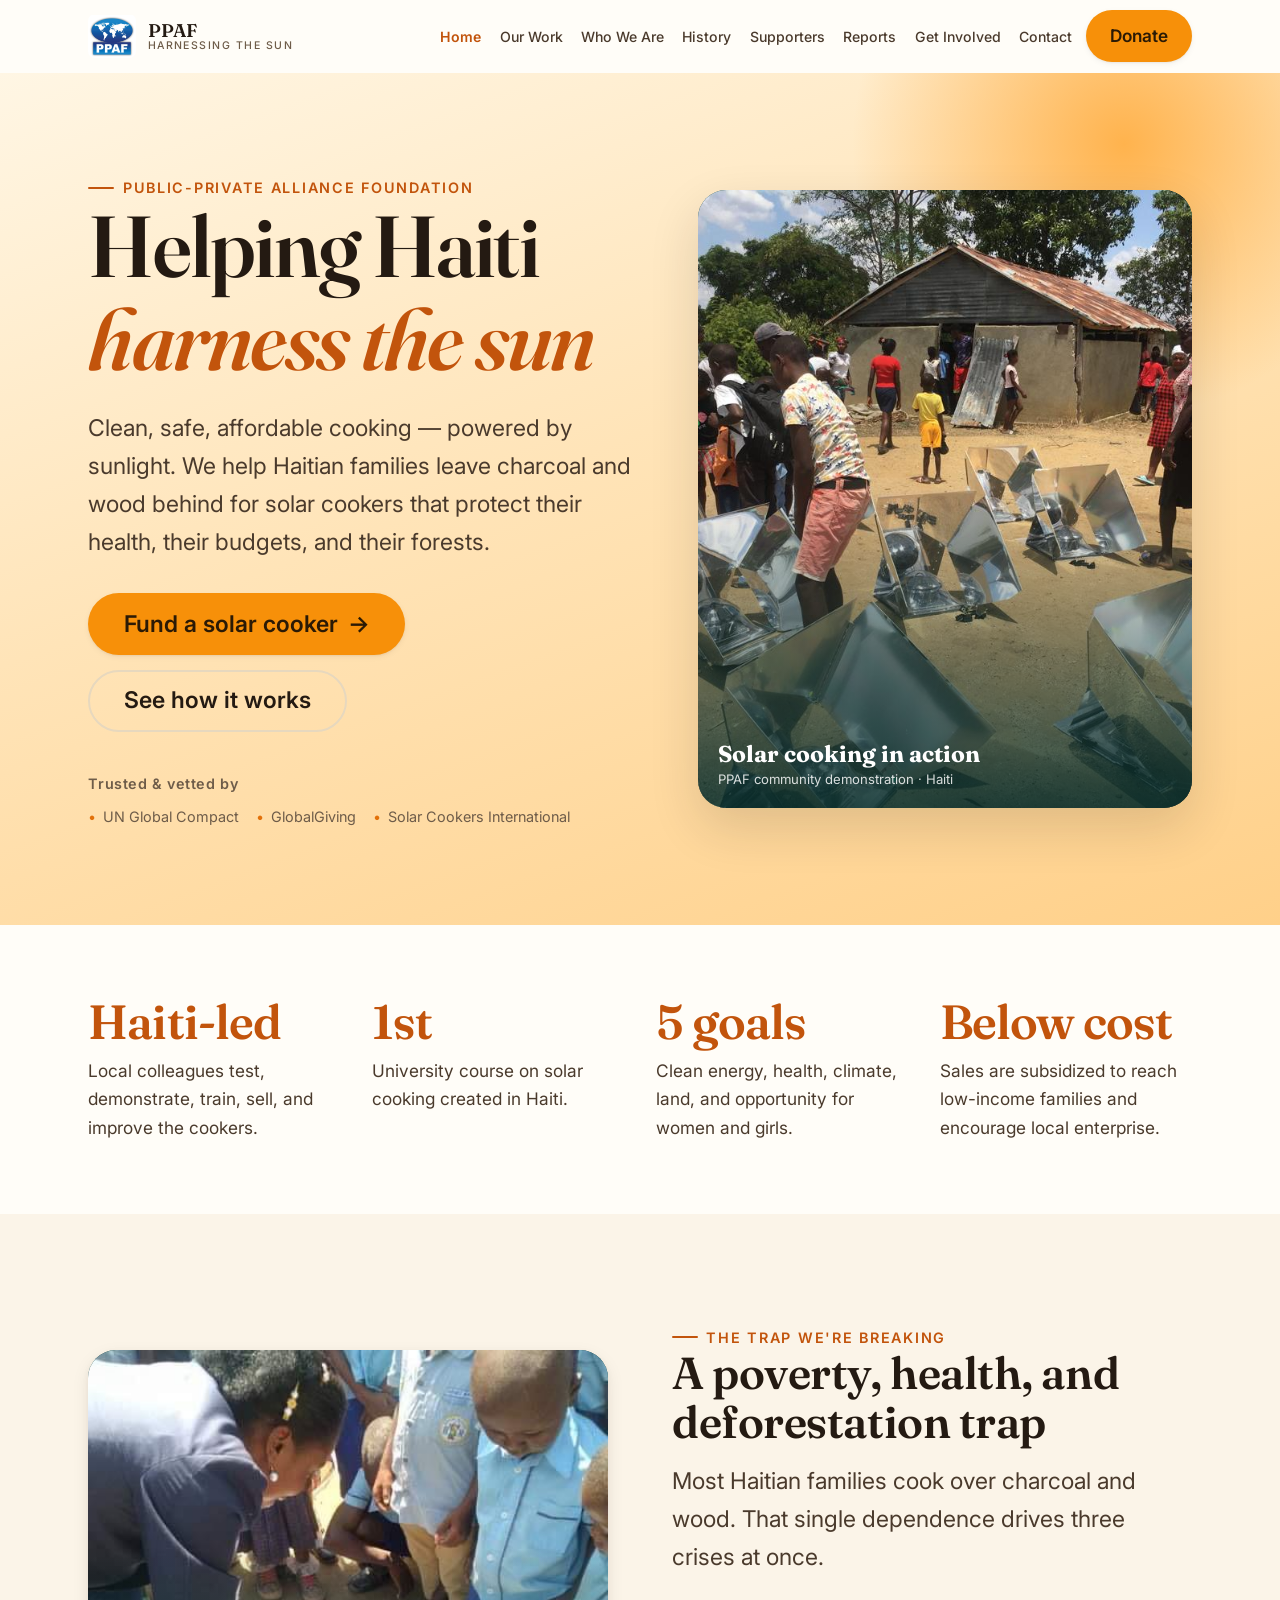
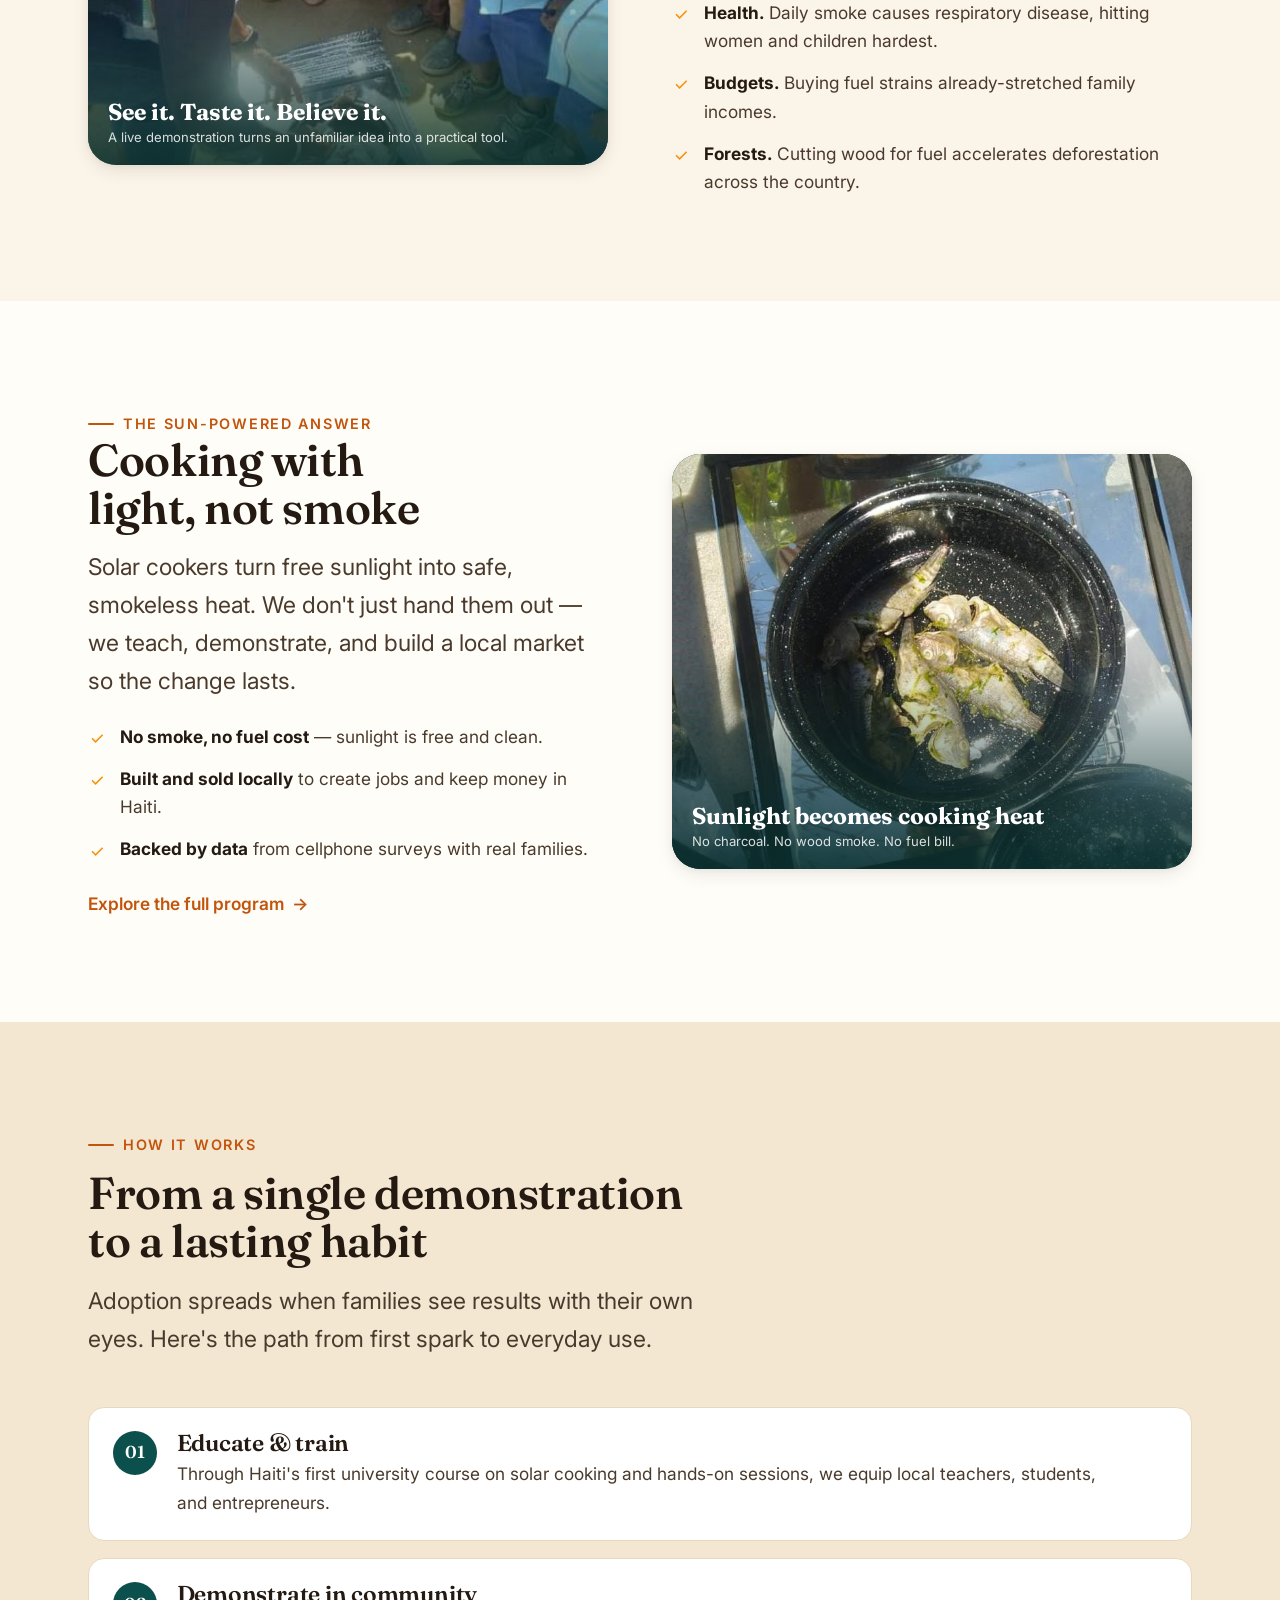
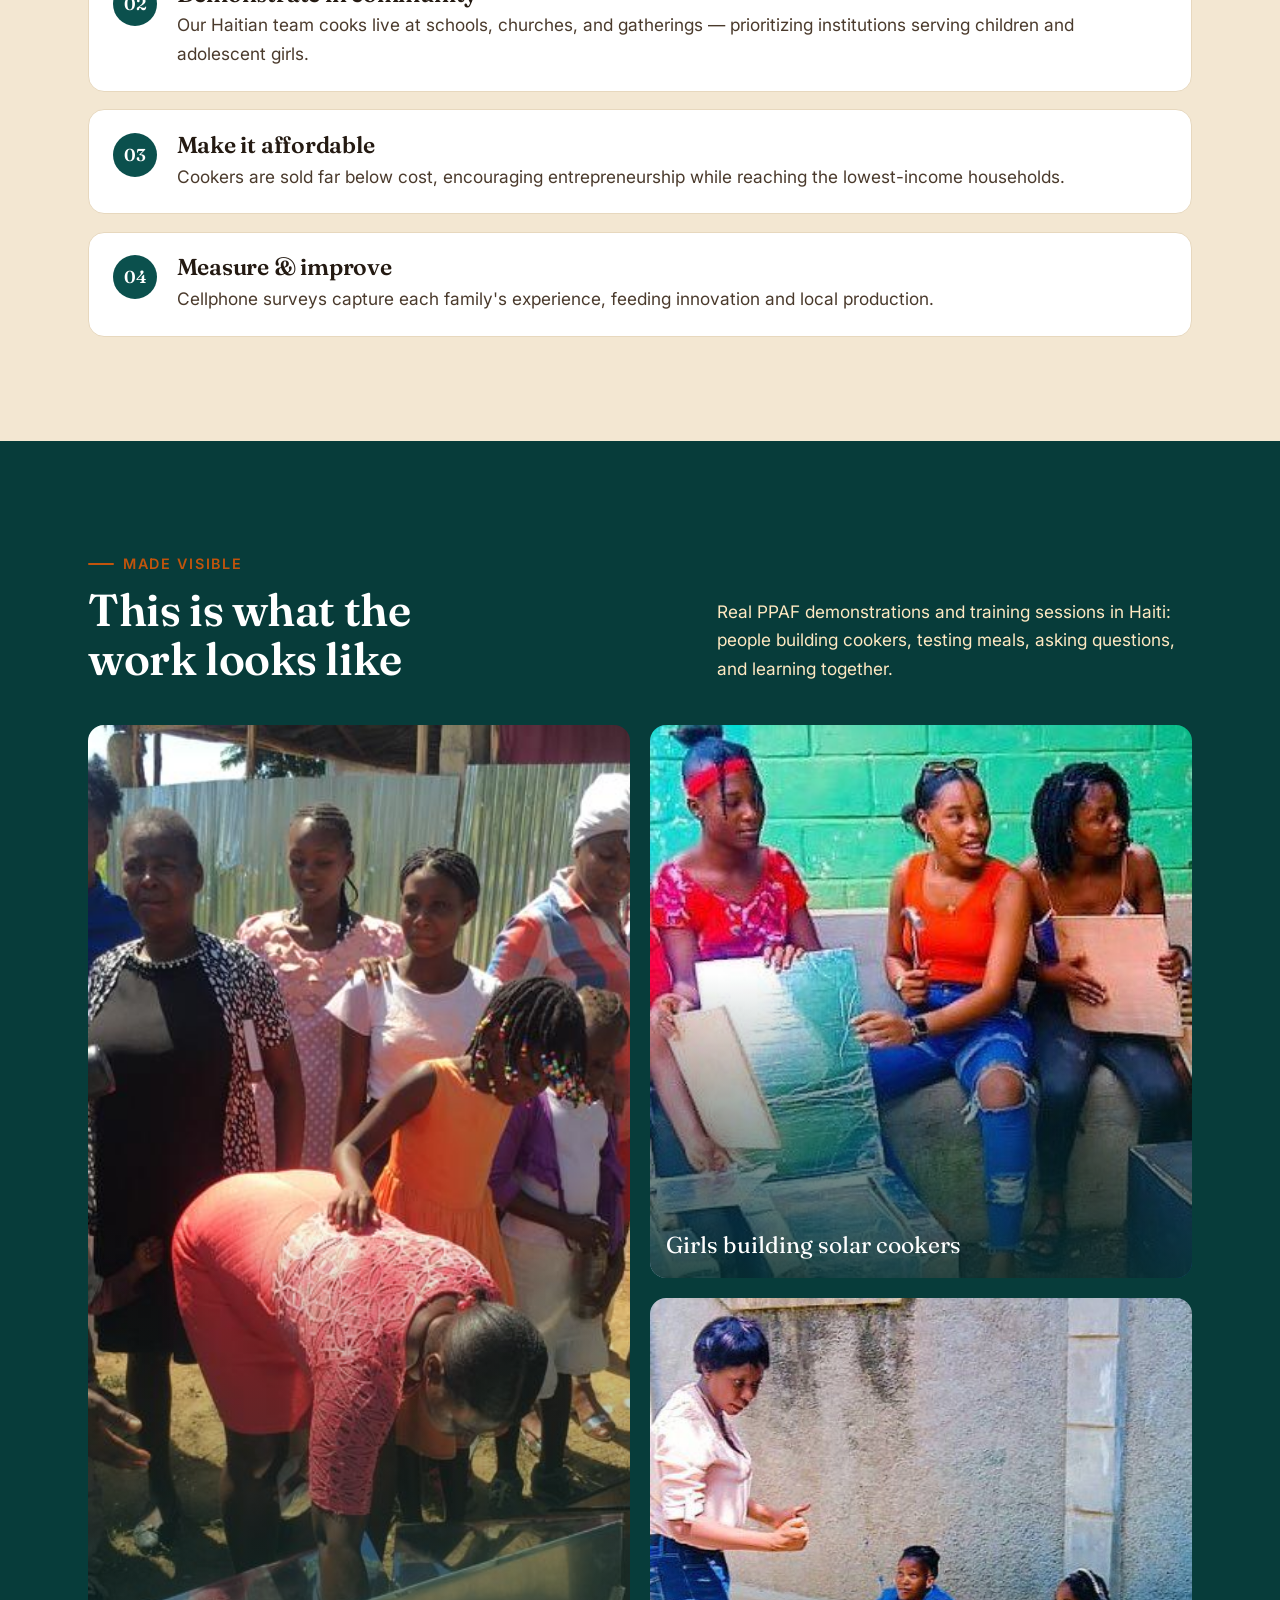
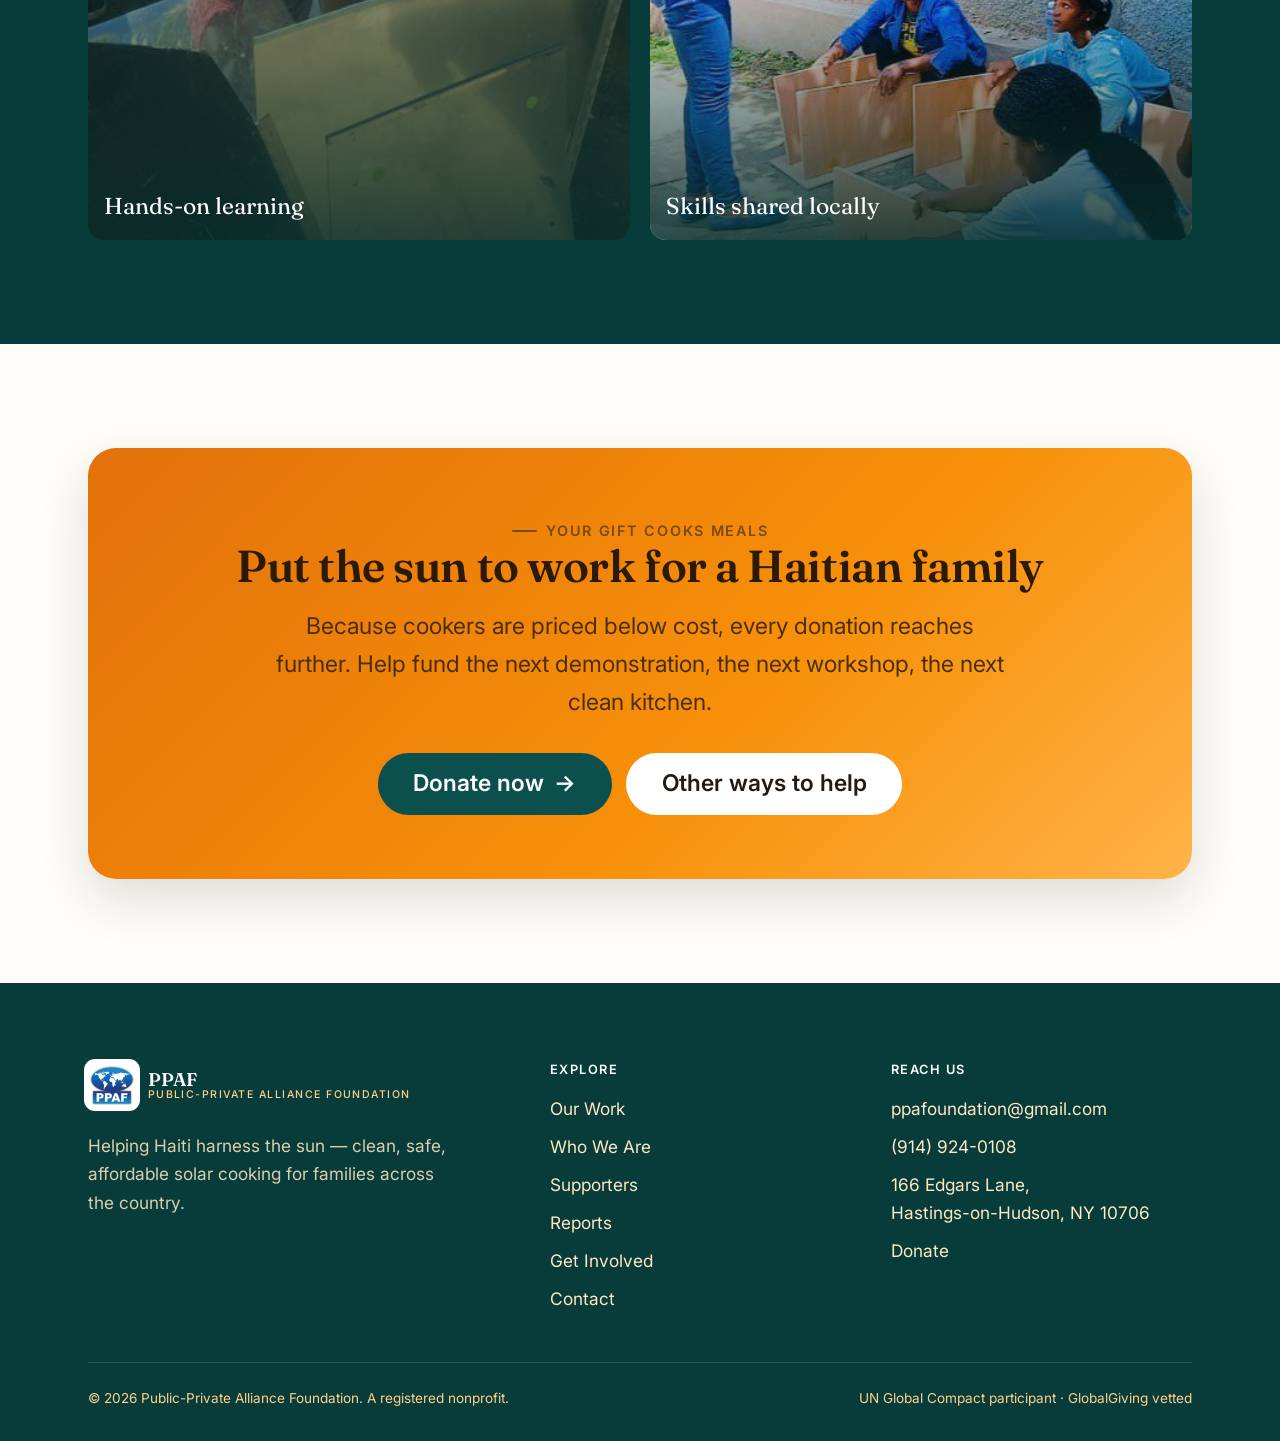
==== index.html @ 976b83b7 "Launch PPAF solar cooking site" ====
<!DOCTYPE html>
<html lang="en">
<head>
  <meta charset="UTF-8">
  <meta name="viewport" content="width=device-width, initial-scale=1, viewport-fit=cover">
  <title>PPAF — Helping Haiti Harness the Sun | Solar Cooking</title>
  <meta name="description" content="The Public-Private Alliance Foundation helps Haitian families cook with the sun — clean, safe, affordable solar cooking that protects health, budgets, and forests.">
  <meta property="og:title" content="PPAF — Helping Haiti Harness the Sun">
  <meta property="og:description" content="Clean, safe, affordable solar cooking for Haitian families.">
  <meta property="og:type" content="website">
  <link rel="icon" href="data:image/svg+xml,%3Csvg xmlns='http://www.w3.org/2000/svg' viewBox='0 0 48 48'%3E%3Ccircle cx='24' cy='24' r='10' fill='%23F79009'/%3E%3C/svg%3E">
  <link rel="preconnect" href="https://fonts.googleapis.com">
  <link rel="preconnect" href="https://fonts.gstatic.com" crossorigin>
  <link href="https://fonts.googleapis.com/css2?family=Fraunces:ital,opsz,wght@0,9..144,400..700;1,9..144,400..600&family=Inter:wght@400;500;600;700&display=swap" rel="stylesheet">
  <link rel="stylesheet" href="css/styles.css">
</head>
<body>
  <a class="skip-link" href="#main">Skip to content</a>

  <!-- ===== Header ===== -->
  <header class="site-header">
    <div class="container">
      <nav class="nav" aria-label="Primary">
        <a class="brand" href="index.html" aria-label="PPAF home">
          <svg class="brand__mark" viewBox="0 0 48 48" aria-hidden="true">
            <circle cx="24" cy="24" r="8.5" fill="#F79009"/>
            <g stroke="#E2710A" stroke-width="2.4" stroke-linecap="round">
              <line x1="24" y1="3" x2="24" y2="10"/><line x1="24" y1="38" x2="24" y2="45"/>
              <line x1="3" y1="24" x2="10" y2="24"/><line x1="38" y1="24" x2="45" y2="24"/>
              <line x1="9" y1="9" x2="14" y2="14"/><line x1="34" y1="34" x2="39" y2="39"/>
              <line x1="39" y1="9" x2="34" y2="14"/><line x1="14" y1="34" x2="9" y2="39"/>
            </g>
          </svg>
          <span class="brand__name">PPAF<small>Harnessing the Sun</small></span>
        </a>

        <button class="nav__toggle" aria-expanded="false" aria-controls="nav-menu" aria-label="Open menu">
          <span></span>
        </button>

        <div class="nav__menu" id="nav-menu">
          <ul class="nav__links">
            <li><a href="index.html">Home</a></li>
            <li><a href="our-work.html">Our Work</a></li>
            <li><a href="about.html">Who We Are</a></li>
            <li><a href="history.html">History</a></li>
            <li><a href="supporters.html">Supporters</a></li>
            <li><a href="reports.html">Reports</a></li>
            <li><a href="get-involved.html">Get Involved</a></li>
            <li><a href="contact.html">Contact</a></li>
          </ul>
          <div class="nav__cta">
            <a class="btn btn--primary" href="get-involved.html#donate">Donate</a>
          </div>
        </div>
      </nav>
    </div>
  </header>
  <div class="nav__scrim" aria-hidden="true"></div>

  <main id="main">
    <!-- ===== Hero ===== -->
    <section class="hero">
      <div class="container hero__inner">
        <div class="hero__copy">
          <span class="eyebrow">Public-Private Alliance Foundation</span>
          <h1>Helping Haiti <em>harness the sun</em></h1>
          <p class="hero__sub">Clean, safe, affordable cooking — powered by sunlight. We help Haitian families leave charcoal and wood behind for solar cookers that protect their health, their budgets, and their forests.</p>
          <div class="hero__cta">
            <a class="btn btn--primary btn--lg" href="get-involved.html#donate">Fund a solar cooker <span class="arrow" aria-hidden="true">&rarr;</span></a>
            <a class="btn btn--ghost btn--lg" href="our-work.html">See how it works</a>
          </div>
          <div class="hero__trust">
            <span>Trusted &amp; vetted by</span>
            <ul>
              <li>UN Global Compact</li>
              <li>GlobalGiving</li>
              <li>Solar Cookers International</li>
            </ul>
          </div>
        </div>
        <figure class="hero__art field-photo">
          <img src="images/field/cooker-demonstration.jpg" alt="Families and children gathered around solar cookers during a PPAF demonstration in Haiti">
          <figcaption><strong>Solar cooking in action</strong><span>PPAF community demonstration · Haiti</span></figcaption>
        </figure>
      </div>
    </section>

    <!-- ===== Impact stats ===== -->
    <section class="section section--tight">
      <div class="container">
        <div class="stats">
          <div class="stat reveal"><div class="stat__num">Haiti-led</div><div class="stat__label">Local colleagues test, demonstrate, train, sell, and improve the cookers.</div></div>
          <div class="stat reveal"><div class="stat__num">1st</div><div class="stat__label">University course on solar cooking created in Haiti.</div></div>
          <div class="stat reveal"><div class="stat__num">5 goals</div><div class="stat__label">Clean energy, health, climate, land, and opportunity for women and girls.</div></div>
          <div class="stat reveal"><div class="stat__num">Below cost</div><div class="stat__label">Sales are subsidized to reach low-income families and encourage local enterprise.</div></div>
        </div>
      </div>
    </section>

    <!-- ===== The problem ===== -->
    <section class="section section--cream">
      <div class="container">
        <div class="split">
          <figure class="split__media field-photo">
            <img src="images/field/demo-with-kids.jpg" alt="Children watching food cook in a solar cooker during a PPAF demonstration">
            <figcaption><strong>See it. Taste it. Believe it.</strong><span>A live demonstration turns an unfamiliar idea into a practical tool.</span></figcaption>
          </figure>
          <div class="split__body reveal">
            <span class="eyebrow">The trap we're breaking</span>
            <h2>A poverty, health, and deforestation trap</h2>
            <p class="lede" style="margin-top:1rem">Most Haitian families cook over charcoal and wood. That single dependence drives three crises at once.</p>
            <ul class="ticks">
              <li><strong>Health.</strong> Daily smoke causes respiratory disease, hitting women and children hardest.</li>
              <li><strong>Budgets.</strong> Buying fuel strains already-stretched family incomes.</li>
              <li><strong>Forests.</strong> Cutting wood for fuel accelerates deforestation across the country.</li>
            </ul>
          </div>
        </div>
      </div>
    </section>

    <!-- ===== The solution ===== -->
    <section class="section">
      <div class="container">
        <div class="split split--reverse">
          <figure class="split__media field-photo">
            <img src="images/field/fish-solar-cooking.jpg" alt="Fish cooking inside a reflective solar cooker">
            <figcaption><strong>Sunlight becomes cooking heat</strong><span>No charcoal. No wood smoke. No fuel bill.</span></figcaption>
          </figure>
          <div class="split__body reveal">
            <span class="eyebrow">The sun-powered answer</span>
            <h2>Cooking with light, not smoke</h2>
            <p class="lede" style="margin-top:1rem">Solar cookers turn free sunlight into safe, smokeless heat. We don't just hand them out — we teach, demonstrate, and build a local market so the change lasts.</p>
            <ul class="ticks">
              <li><strong>No smoke, no fuel cost</strong> — sunlight is free and clean.</li>
              <li><strong>Built and sold locally</strong> to create jobs and keep money in Haiti.</li>
              <li><strong>Backed by data</strong> from cellphone surveys with real families.</li>
            </ul>
            <p style="margin-top:1.6rem"><a class="link-arrow" href="our-work.html">Explore the full program <span class="arrow" aria-hidden="true">&rarr;</span></a></p>
          </div>
        </div>
      </div>
    </section>

    <!-- ===== How it works ===== -->
    <section class="section section--sand">
      <div class="container">
        <div class="section-head">
          <span class="eyebrow">How it works</span>
          <h2>From a single demonstration to a lasting habit</h2>
          <p>Adoption spreads when families see results with their own eyes. Here's the path from first spark to everyday use.</p>
        </div>
        <div class="steps">
          <div class="step-row reveal"><div class="step-row__n" aria-hidden="true"></div><div><h3>Educate &amp; train</h3><p>Through Haiti's first university course on solar cooking and hands-on sessions, we equip local teachers, students, and entrepreneurs.</p></div></div>
          <div class="step-row reveal"><div class="step-row__n" aria-hidden="true"></div><div><h3>Demonstrate in community</h3><p>Our Haitian team cooks live at schools, churches, and gatherings — prioritizing institutions serving children and adolescent girls.</p></div></div>
          <div class="step-row reveal"><div class="step-row__n" aria-hidden="true"></div><div><h3>Make it affordable</h3><p>Cookers are sold far below cost, encouraging entrepreneurship while reaching the lowest-income households.</p></div></div>
          <div class="step-row reveal"><div class="step-row__n" aria-hidden="true"></div><div><h3>Measure &amp; improve</h3><p>Cellphone surveys capture each family's experience, feeding innovation and local production.</p></div></div>
        </div>
      </div>
    </section>

    <!-- ===== Field gallery ===== -->
    <section class="section field-section">
      <div class="container">
        <div class="field-intro">
          <div>
            <span class="eyebrow">Made visible</span>
            <h2>This is what the work looks like</h2>
          </div>
          <p>Real PPAF demonstrations and training sessions in Haiti: people building cookers, testing meals, asking questions, and learning together.</p>
        </div>
        <div class="field-grid">
          <figure class="field-tile field-tile--wide">
            <img src="images/field/hands-on-learning.jpg" alt="Women and girls taking part in hands-on solar cooker training">
            <figcaption>Hands-on learning</figcaption>
          </figure>
          <figure class="field-tile">
            <img src="images/field/girls-made-cookers.jpg" alt="Three young women displaying solar cookers they helped make">
            <figcaption>Girls building solar cookers</figcaption>
          </figure>
          <figure class="field-tile">
            <img src="images/field/aline-coaches.jpg" alt="A trainer coaching young women assembling box-style solar cookers">
            <figcaption>Skills shared locally</figcaption>
          </figure>
        </div>
      </div>
    </section>

    <!-- ===== Latest reports ===== -->
    <section class="section">
      <div class="container">
        <div class="section-head" style="display:flex;justify-content:space-between;align-items:end;max-width:none;flex-wrap:wrap;gap:1rem">
          <div style="max-width:46ch">
            <span class="eyebrow">From the field</span>
            <h2>Latest reports</h2>
            <p>Updates, photos, and field notes published by our board and team.</p>
          </div>
          <a class="btn btn--ghost" href="reports.html">All reports <span class="arrow" aria-hidden="true">&rarr;</span></a>
        </div>
        <div id="report-preview" aria-live="polite">
          <div class="report-grid">
            <div class="skeleton skel-card"></div>
            <div class="skeleton skel-card"></div>
            <div class="skeleton skel-card"></div>
          </div>
        </div>
      </div>
    </section>

    <!-- ===== Donate CTA ===== -->
    <section class="section">
      <div class="container">
        <div class="cta-band reveal">
          <span class="eyebrow" style="color:#7a4a0a">Your gift cooks meals</span>
          <h2>Put the sun to work for a Haitian family</h2>
          <p>Because cookers are priced below cost, every donation reaches further. Help fund the next demonstration, the next workshop, the next clean kitchen.</p>
          <div class="hero__cta">
            <a class="btn btn--solid-ink btn--lg" href="get-involved.html#donate">Donate now <span class="arrow" aria-hidden="true">&rarr;</span></a>
            <a class="btn btn--light btn--lg" href="get-involved.html">Other ways to help</a>
          </div>
        </div>
      </div>
    </section>
  </main>

  <!-- ===== Footer ===== -->
  <footer class="site-footer">
    <div class="container">
      <div class="footer-grid">
        <div class="footer-brand">
          <a class="brand" href="index.html" aria-label="PPAF home">
            <svg class="brand__mark" viewBox="0 0 48 48" aria-hidden="true">
              <circle cx="24" cy="24" r="8.5" fill="#FFB347"/>
              <g stroke="#FFD089" stroke-width="2.4" stroke-linecap="round">
                <line x1="24" y1="3" x2="24" y2="10"/><line x1="24" y1="38" x2="24" y2="45"/>
                <line x1="3" y1="24" x2="10" y2="24"/><line x1="38" y1="24" x2="45" y2="24"/>
                <line x1="9" y1="9" x2="14" y2="14"/><line x1="34" y1="34" x2="39" y2="39"/>
                <line x1="39" y1="9" x2="34" y2="14"/><line x1="14" y1="34" x2="9" y2="39"/>
              </g>
            </svg>
            <span class="brand__name">PPAF<small>Public-Private Alliance Foundation</small></span>
          </a>
          <p>Helping Haiti harness the sun — clean, safe, affordable solar cooking for families across the country.</p>
        </div>
        <div>
          <h4>Explore</h4>
          <ul class="footer-links">
            <li><a href="our-work.html">Our Work</a></li>
            <li><a href="about.html">Who We Are</a></li>
            <li><a href="supporters.html">Supporters</a></li>
            <li><a href="reports.html">Reports</a></li>
            <li><a href="get-involved.html">Get Involved</a></li>
            <li><a href="contact.html">Contact</a></li>
          </ul>
        </div>
        <div>
          <h4>Reach us</h4>
          <ul class="footer-links">
            <li><a href="mailto:ppafoundation@gmail.com">ppafoundation@gmail.com</a></li>
            <li><a href="tel:+19149240108">(914) 924-0108</a></li>
            <li>166 Edgars Lane,<br>Hastings-on-Hudson, NY 10706</li>
            <li><a href="get-involved.html#donate">Donate</a></li>
          </ul>
        </div>
      </div>
      <div class="footer-bottom">
        <p>&copy; <span id="year">2026</span> Public-Private Alliance Foundation. A registered nonprofit.</p>
        <p>UN Global Compact participant · GlobalGiving vetted</p>
      </div>
    </div>
  </footer>

  <script src="js/main.js"></script>
  <script src="js/reports.js"></script>
  <!-- Netlify Identity: completes board-member invite emails (sends them to /admin) -->
  <script src="https://identity.netlify.com/v1/netlify-identity-widget.js"></script>
  <script>
    if (window.netlifyIdentity) {
      window.netlifyIdentity.on("init", function (user) {
        if (!user) {
          window.netlifyIdentity.on("login", function () { document.location.href = "/admin/"; });
        }
      });
    }
  </script>
</body>
</html>
---- css/styles.css ----
/* =====================================================================
   PPAF — Public-Private Alliance Foundation
   "Helping Haiti Harness The Sun"
   Shared design system. Mobile-first.
   ===================================================================== */

/* ---------- Design tokens ---------- */
:root {
  /* Solar palette */
  --sun-100: #FFE9C2;
  --sun-200: #FFD089;
  --sun-300: #FFB347;
  --sun-400: #F79009;
  --sun-500: #E2710A;
  --sun-600: #C2540C;

  /* Grounding accents */
  --teal-500: #0F6E6A;
  --teal-600: #0B504D;
  --teal-700: #073C3A;
  --clay-500: #C0532B;

  /* Neutrals (warm) */
  --paper: #FFFDF8;
  --cream: #FBF4E8;
  --sand: #F3E7D2;
  --line: #E7D8BE;

  --ink: #241A12;
  --ink-70: #4A3A2C;
  --ink-50: #6E5C49;

  /* Semantic */
  --bg: var(--paper);
  --surface: #FFFFFF;
  --accent: var(--sun-400);
  --accent-strong: var(--sun-500);

  /* Type */
  --font-display: "Fraunces", Georgia, "Times New Roman", serif;
  --font-body: "Inter", system-ui, -apple-system, "Segoe UI", sans-serif;

  /* Scale */
  --step--1: clamp(0.82rem, 0.78rem + 0.2vw, 0.9rem);
  --step-0: clamp(1rem, 0.96rem + 0.2vw, 1.08rem);
  --step-1: clamp(1.2rem, 1.12rem + 0.4vw, 1.45rem);
  --step-2: clamp(1.5rem, 1.35rem + 0.8vw, 2rem);
  --step-3: clamp(1.9rem, 1.6rem + 1.5vw, 2.9rem);
  --step-4: clamp(2.4rem, 1.9rem + 2.6vw, 4.2rem);
  --step-5: clamp(3rem, 2.2rem + 4vw, 5.6rem);

  /* Space */
  --space-section: clamp(3.5rem, 2.5rem + 5vw, 7rem);
  --radius: 16px;
  --radius-lg: 28px;
  --radius-pill: 999px;

  /* Elevation */
  --shadow-sm: 0 1px 2px rgba(36, 26, 18, 0.06), 0 2px 6px rgba(36, 26, 18, 0.05);
  --shadow-md: 0 6px 18px rgba(36, 26, 18, 0.08), 0 2px 6px rgba(36, 26, 18, 0.05);
  --shadow-lg: 0 20px 50px rgba(36, 26, 18, 0.14);

  /* z-scale (fixed) */
  --z-base: 1;
  --z-header: 100;
  --z-overlay: 200;
  --z-modal: 300;

  --container: 1180px;
}

/* ---------- Reset ---------- */
*, *::before, *::after { box-sizing: border-box; }
* { margin: 0; }

html { -webkit-text-size-adjust: 100%; scroll-behavior: smooth; overflow-x: clip; }
@media (prefers-reduced-motion: reduce) {
  html { scroll-behavior: auto; }
}

body {
  font-family: var(--font-body);
  font-size: var(--step-0);
  line-height: 1.65;
  color: var(--ink);
  background: var(--bg);
  -webkit-font-smoothing: antialiased;
  text-rendering: optimizeLegibility;
  overflow-x: hidden;
}

img, svg, video { display: block; max-width: 100%; height: auto; }
a { color: inherit; text-decoration: none; }
button { font: inherit; cursor: pointer; }
ul { list-style: none; padding: 0; }

h1, h2, h3, h4 {
  font-family: var(--font-display);
  font-weight: 600;
  line-height: 1.08;
  text-wrap: balance;
  color: var(--ink);
  letter-spacing: -0.01em;
}
p { text-wrap: pretty; }

:focus-visible {
  outline: 3px solid var(--teal-500);
  outline-offset: 3px;
  border-radius: 4px;
}

.skip-link {
  position: absolute;
  left: -9999px;
  top: 0;
  background: var(--ink);
  color: #fff;
  padding: 0.75rem 1.25rem;
  z-index: var(--z-modal);
  border-radius: 0 0 12px 0;
}
.skip-link:focus { left: 0; }

/* ---------- Layout helpers ---------- */
.container {
  width: 100%;
  max-width: var(--container);
  margin-inline: auto;
  padding-inline: clamp(1.15rem, 0.8rem + 2vw, 2.5rem);
}
.section { padding-block: var(--space-section); }
.section--tight { padding-block: clamp(2.5rem, 2rem + 3vw, 4rem); }
.section--cream { background: var(--cream); }
.section--sand { background: var(--sand); }
.section--ink { background: var(--teal-700); color: var(--sun-100); }
.section--ink h2, .section--ink h3 { color: #fff; }

.eyebrow {
  display: inline-flex;
  align-items: center;
  gap: 0.55rem;
  font-size: var(--step--1);
  font-weight: 600;
  letter-spacing: 0.12em;
  text-transform: uppercase;
  color: var(--sun-600);
}
.eyebrow::before {
  content: "";
  inline-size: 1.6rem;
  block-size: 2px;
  background: currentColor;
  border-radius: 2px;
}
.section--ink .eyebrow { color: var(--sun-300); }

.section-head { max-width: 56ch; margin-bottom: clamp(2rem, 1.5rem + 2vw, 3.25rem); }
.section-head h2 { font-size: var(--step-3); margin-top: 0.75rem; }
.section-head p { margin-top: 1rem; color: var(--ink-70); font-size: var(--step-1); }
.section--ink .section-head p { color: var(--sun-100); }

.lede { font-size: var(--step-1); color: var(--ink-70); }

/* ---------- Buttons ---------- */
.btn {
  display: inline-flex;
  align-items: center;
  justify-content: center;
  gap: 0.6rem;
  padding: 0.95rem 1.7rem;
  border: 2px solid transparent;
  border-radius: var(--radius-pill);
  font-weight: 600;
  font-size: var(--step-0);
  line-height: 1;
  transition: transform 0.15s ease-out, box-shadow 0.15s ease-out, background-color 0.15s ease-out, color 0.15s ease-out;
  will-change: auto;
}
.btn:hover { transform: translateY(-2px); }
.btn:active { transform: translateY(0); }

.btn--primary {
  background: var(--sun-400);
  color: #2b1a05;
  box-shadow: var(--shadow-sm);
}
.btn--primary:hover { background: var(--sun-300); box-shadow: var(--shadow-md); }

.btn--solid-ink {
  background: var(--teal-600);
  color: #fff;
}
.btn--solid-ink:hover { background: var(--teal-500); }

.btn--ghost {
  background: transparent;
  border-color: var(--line);
  color: var(--ink);
}
.btn--ghost:hover { border-color: var(--ink); background: rgba(36,26,18,0.03); }

.btn--light {
  background: #fff;
  color: var(--ink);
}
.btn--on-dark {
  background: transparent;
  border-color: rgba(255,255,255,0.4);
  color: #fff;
}
.btn--on-dark:hover { border-color: #fff; background: rgba(255,255,255,0.08); }

.btn--lg { padding: 1.1rem 2.1rem; font-size: var(--step-1); }

.arrow { transition: transform 0.15s ease-out; }
.btn:hover .arrow, .link-arrow:hover .arrow { transform: translateX(4px); }

.link-arrow {
  display: inline-flex;
  align-items: center;
  gap: 0.5rem;
  font-weight: 600;
  color: var(--sun-600);
}
.link-arrow:hover { color: var(--sun-500); }

/* ---------- Header / Nav ---------- */
.site-header {
  position: sticky;
  top: 0;
  z-index: var(--z-header);
  background: color-mix(in srgb, var(--paper) 86%, transparent);
  backdrop-filter: saturate(140%) blur(10px);
  border-bottom: 1px solid transparent;
  transition: border-color 0.2s ease-out, box-shadow 0.2s ease-out;
  padding-top: env(safe-area-inset-top);
}
.site-header.is-scrolled {
  border-color: var(--line);
  box-shadow: var(--shadow-sm);
}
.nav {
  display: flex;
  align-items: center;
  justify-content: space-between;
  gap: 1rem;
  min-height: 72px;
}
.brand {
  display: inline-flex;
  align-items: center;
  gap: 0.7rem;
  white-space: nowrap;
  font-family: var(--font-display);
  font-weight: 600;
  font-size: 1.15rem;
  color: var(--ink);
}
.brand__mark { display: none; }
.brand::before {
  content: "";
  inline-size: 48px;
  block-size: 44px;
  flex: none;
  background: url("../images/ppaf-world-logo.jpg") center / contain no-repeat;
  border-radius: 7px;
}
.site-footer .brand::before {
  background-color: #fff;
  box-shadow: 0 0 0 4px #fff;
}
.brand__name { line-height: 1.05; }
.brand__name small {
  display: block;
  font-family: var(--font-body);
  font-weight: 500;
  font-size: 0.66rem;
  letter-spacing: 0.14em;
  text-transform: uppercase;
  color: var(--ink-50);
}

.nav__links {
  display: flex;
  align-items: center;
  gap: 0.35rem;
}
.nav__links a {
  position: relative;
  padding: 0.55rem 0.85rem;
  border-radius: var(--radius-pill);
  font-size: 0.95rem;
  font-weight: 500;
  color: var(--ink-70);
  transition: color 0.15s ease-out, background-color 0.15s ease-out;
  white-space: nowrap;
}
.nav__links a:hover { color: var(--ink); background: rgba(36,26,18,0.04); }
.nav__links a[aria-current="page"] { color: var(--sun-600); font-weight: 600; }

.nav__menu {
  display: flex;
  align-items: center;
  gap: 0.8rem;
}
.nav__cta { display: inline-flex; align-items: center; gap: 0.5rem; }

@media (min-width: 1041px) and (max-width: 1300px) {
  .nav__menu { gap: 0.35rem; }
  .nav__links { gap: 0.05rem; }
  .nav__links a { padding-inline: 0.55rem; font-size: 0.88rem; }
  .nav__cta .btn { padding-inline: 1.35rem; }
}

.nav__toggle {
  display: none;
  inline-size: 46px;
  block-size: 46px;
  border: 1px solid var(--line);
  border-radius: 12px;
  background: var(--surface);
  align-items: center;
  justify-content: center;
}
.nav__toggle span, .nav__toggle span::before, .nav__toggle span::after {
  content: "";
  display: block;
  inline-size: 20px;
  block-size: 2px;
  background: var(--ink);
  border-radius: 2px;
  transition: transform 0.2s ease-out, opacity 0.2s ease-out;
}
.nav__toggle span { position: relative; }
.nav__toggle span::before { position: absolute; top: -6px; }
.nav__toggle span::after { position: absolute; top: 6px; }
.nav__toggle[aria-expanded="true"] span { background: transparent; }
.nav__toggle[aria-expanded="true"] span::before { transform: translateY(6px) rotate(45deg); }
.nav__toggle[aria-expanded="true"] span::after { transform: translateY(-6px) rotate(-45deg); }

@media (max-width: 1040px) {
  .site-header {
    background: var(--paper);
    backdrop-filter: none;
  }
  .nav__toggle {
    position: relative;
    z-index: calc(var(--z-overlay) + 1);
    display: inline-flex;
  }
  .nav__menu {
    position: fixed;
    inset: 0 0 0 auto;
    inline-size: min(86vw, 360px);
    min-block-size: 100vh;
    min-block-size: 100dvh;
    overflow-y: auto;
    background-color: #fffdf8;
    opacity: 1;
    flex-direction: column;
    align-items: stretch;
    gap: 0;
    padding: calc(80px + env(safe-area-inset-top)) 1.5rem 2rem;
    border-left: 1px solid var(--line);
    box-shadow: var(--shadow-lg);
    transform: translateX(100%);
    visibility: hidden;
    pointer-events: none;
    transition: transform 0.25s ease-out, visibility 0s linear 0.25s;
    z-index: var(--z-overlay);
  }
  .nav__menu.is-open {
    transform: translateX(0);
    visibility: visible;
    pointer-events: auto;
    transition-delay: 0s;
  }
  .nav__links { flex-direction: column; align-items: stretch; gap: 0.35rem; }
  .nav__links a {
    display: block;
    padding: 0.72rem 1rem;
    font-size: 1.05rem;
    line-height: 1.25;
  }
  .nav__links a[aria-current="page"] {
    background: var(--sun-100);
    color: var(--sun-600);
  }
  .nav__cta { margin-top: 1rem; }
  .nav__cta .btn { width: 100%; }
}
.nav__scrim {
  position: fixed;
  inset: 0;
  background: rgba(36,26,18,0.38);
  opacity: 0;
  pointer-events: none;
  transition: opacity 0.25s ease-out;
  z-index: var(--z-base);
}
.nav__scrim.is-open {
  opacity: 1;
  pointer-events: auto;
  z-index: calc(var(--z-header) - 1);
}
body.menu-open .mobile-give {
  opacity: 0;
  visibility: hidden;
  pointer-events: none;
}
@media (prefers-reduced-motion: reduce) {
  .nav__menu, .nav__scrim, .btn, .arrow { transition: none; }
}

/* ---------- Hero ---------- */
.hero {
  position: relative;
  isolation: isolate;
  overflow: hidden;
  background: linear-gradient(160deg, #FFF6E4 0%, #FFE4B8 45%, #FFD089 100%);
}
.hero::after {
  /* sun glow — decorative, not an affordance */
  content: "";
  position: absolute;
  inset-block-start: -28%;
  inset-inline-end: -12%;
  inline-size: min(60vw, 620px);
  aspect-ratio: 1;
  background: radial-gradient(circle at center, rgba(255,176,71,0.95), rgba(255,176,71,0) 62%);
  z-index: -1;
}
.hero__inner {
  display: grid;
  gap: clamp(2rem, 1rem + 5vw, 4rem);
  align-items: center;
  padding-block: clamp(3rem, 2rem + 6vw, 6rem);
}
@media (min-width: 920px) {
  .hero__inner { grid-template-columns: 1.05fr 0.95fr; }
}
.hero h1 {
  font-size: var(--step-5);
  font-weight: 600;
  letter-spacing: -0.02em;
}
.hero h1 em {
  font-style: italic;
  color: var(--sun-600);
}
.hero__sub {
  margin-top: 1.4rem;
  font-size: var(--step-1);
  color: var(--ink-70);
  max-width: 46ch;
}
.hero__cta {
  margin-top: 2rem;
  display: flex;
  flex-wrap: wrap;
  gap: 0.9rem;
}
.hero__trust {
  margin-top: 2.5rem;
  display: flex;
  flex-wrap: wrap;
  align-items: center;
  gap: 0.6rem 1.4rem;
  font-size: var(--step--1);
  color: var(--ink-50);
}
.hero__trust span { font-weight: 600; letter-spacing: 0.04em; }
.hero__trust ul { display: flex; flex-wrap: wrap; gap: 0.5rem 1.1rem; }
.hero__trust li { display: inline-flex; align-items: center; gap: 0.4rem; }
.hero__trust li::before { content: "•"; color: var(--sun-500); }

.hero__art {
  position: relative;
  border-radius: var(--radius-lg);
  overflow: hidden;
  box-shadow: var(--shadow-lg);
  aspect-ratio: 4 / 5;
}
@media (max-width: 919px) {
  .hero__art { aspect-ratio: 16 / 11; }
}

/* ---------- Photo placeholder (self-contained, swap with real photos) ---------- */
.photo {
  position: relative;
  overflow: hidden;
  background:
    radial-gradient(120% 90% at 78% 18%, rgba(255,209,137,0.9), rgba(255,209,137,0) 55%),
    linear-gradient(150deg, var(--teal-600), var(--teal-700));
  color: rgba(255,255,255,0.92);
  display: grid;
  place-content: center;
  text-align: center;
  isolation: isolate;
}
.photo[data-variant="warm"] {
  background:
    radial-gradient(120% 90% at 20% 20%, rgba(255,255,255,0.35), rgba(255,255,255,0) 55%),
    linear-gradient(150deg, var(--sun-300), var(--sun-500));
  color: #3a2205;
}
.photo[data-variant="clay"] {
  background: linear-gradient(150deg, var(--clay-500), #8a3318);
}
.photo img { position: absolute; inset: 0; inline-size: 100%; block-size: 100%; object-fit: cover; z-index: 1; }

/* ---------- Authentic field imagery ---------- */
.field-photo {
  position: relative;
  overflow: hidden;
  background: var(--teal-700);
  color: #fff;
}
.field-photo img {
  inline-size: 100%;
  block-size: 100%;
  object-fit: cover;
}
.field-photo::after {
  content: "";
  position: absolute;
  inset: 48% 0 0;
  background: linear-gradient(transparent, rgba(7, 45, 43, 0.88));
  pointer-events: none;
}
.field-photo figcaption {
  position: absolute;
  z-index: 2;
  inset: auto 1.25rem 1.15rem;
  display: grid;
  gap: 0.12rem;
  color: #fff;
  line-height: 1.35;
}
.field-photo figcaption strong {
  font-family: var(--font-display);
  font-size: var(--step-1);
}
.field-photo figcaption span {
  font-size: 0.82rem;
  color: rgba(255,255,255,0.84);
}

.field-section {
  background: var(--teal-700);
  color: #fff;
}
.field-intro {
  display: grid;
  gap: 1rem 3rem;
  align-items: end;
  margin-bottom: clamp(1.8rem, 1rem + 2vw, 3rem);
}
.field-intro h2 { color: #fff; font-size: var(--step-3); margin-top: 0.65rem; }
.field-intro p { color: var(--sun-100); max-width: 50ch; }
@media (min-width: 760px) {
  .field-intro { grid-template-columns: 1.1fr 0.9fr; }
}
.field-grid {
  display: grid;
  grid-template-columns: repeat(2, minmax(0, 1fr));
  gap: clamp(0.75rem, 0.5rem + 1vw, 1.25rem);
}
.field-tile {
  min-height: 260px;
  position: relative;
  overflow: hidden;
  border-radius: var(--radius);
  background: var(--teal-600);
}
.field-tile--wide { grid-row: span 2; }
.field-tile img {
  inline-size: 100%;
  block-size: 100%;
  object-fit: cover;
  transition: transform 0.5s ease;
}
.field-tile::after {
  content: "";
  position: absolute;
  inset: 45% 0 0;
  background: linear-gradient(transparent, rgba(7, 45, 43, 0.86));
}
.field-tile figcaption {
  position: absolute;
  z-index: 1;
  inset: auto 1rem 0.9rem;
  color: #fff;
  font-family: var(--font-display);
  font-size: var(--step-1);
}
.field-tile:hover img { transform: scale(1.025); }
@media (max-width: 640px) {
  .field-grid { grid-template-columns: 1fr; }
  .field-tile, .field-tile--wide { min-height: 240px; grid-row: auto; }
}

/* ---------- Stats ---------- */
.stats {
  display: grid;
  grid-template-columns: repeat(auto-fit, minmax(160px, 1fr));
  gap: clamp(1rem, 0.5rem + 2vw, 2rem);
}
.stat { padding: 0.5rem 0; }
.stat__num {
  font-family: var(--font-display);
  font-weight: 600;
  font-size: clamp(1.8rem, 1.4rem + 2vw, 3.4rem);
  line-height: 1.05;
  color: var(--sun-600);
  font-variant-numeric: tabular-nums;
  letter-spacing: -0.02em;
}
.section--ink .stat__num { color: var(--sun-300); }
.stat__label { margin-top: 0.6rem; color: var(--ink-70); font-size: var(--step-0); }
.section--ink .stat__label { color: var(--sun-100); }

/* ---------- Cards / grids ---------- */
.grid { display: grid; gap: clamp(1.1rem, 0.7rem + 1.6vw, 2rem); }
.grid--2 { grid-template-columns: repeat(auto-fit, minmax(280px, 1fr)); }
.grid--3 { grid-template-columns: repeat(auto-fit, minmax(270px, 1fr)); }
.grid--4 { grid-template-columns: repeat(auto-fit, minmax(220px, 1fr)); }

.card {
  background: var(--surface);
  border: 1px solid var(--line);
  border-radius: var(--radius);
  padding: clamp(1.4rem, 1.1rem + 1vw, 2rem);
  box-shadow: var(--shadow-sm);
  transition: transform 0.15s ease-out, box-shadow 0.15s ease-out;
  height: 100%;
}
.card--hover:hover { transform: translateY(-4px); box-shadow: var(--shadow-md); }
.card__icon {
  inline-size: 52px; block-size: 52px;
  display: grid; place-content: center;
  border-radius: 14px;
  background: var(--sun-100);
  color: var(--sun-600);
  margin-bottom: 1.1rem;
}
.card h3 { font-size: var(--step-1); margin-bottom: 0.5rem; }
.card p { color: var(--ink-70); }
.card--ink { background: var(--teal-600); border-color: transparent; color: #fff; }
.card--ink p { color: var(--sun-100); }
.card--ink .card__icon { background: rgba(255,255,255,0.14); color: var(--sun-200); }

@media (prefers-reduced-motion: reduce) {
  .card--hover:hover, .btn:hover { transform: none; }
}

/* ---------- Split feature ---------- */
.split {
  display: grid;
  gap: clamp(1.6rem, 1rem + 4vw, 4rem);
  align-items: center;
}
@media (min-width: 860px) {
  .split { grid-template-columns: 1fr 1fr; }
  .split--reverse .split__media { order: 2; }
}
.split__media {
  border-radius: var(--radius-lg);
  overflow: hidden;
  box-shadow: var(--shadow-md);
  aspect-ratio: 5 / 4;
}
.split h2 { font-size: var(--step-3); }
.split h3 { font-size: var(--step-2); }
.split ul.ticks { margin-top: 1.4rem; display: grid; gap: 0.85rem; }
.ticks li { position: relative; padding-left: 2rem; color: var(--ink-70); }
.ticks li strong { color: var(--ink); }
.ticks li::before {
  content: "";
  position: absolute;
  left: 0; top: 0.35em;
  inline-size: 1.2rem; block-size: 1.2rem;
  background: var(--sun-400);
  -webkit-mask: url("data:image/svg+xml,%3Csvg xmlns='http://www.w3.org/2000/svg' viewBox='0 0 24 24'%3E%3Cpath fill='black' d='M9.55 17.6 4.4 12.45l1.4-1.4 3.75 3.75 8.25-8.25 1.4 1.4z'/%3E%3C/svg%3E") no-repeat center / contain;
          mask: url("data:image/svg+xml,%3Csvg xmlns='http://www.w3.org/2000/svg' viewBox='0 0 24 24'%3E%3Cpath fill='black' d='M9.55 17.6 4.4 12.45l1.4-1.4 3.75 3.75 8.25-8.25 1.4 1.4z'/%3E%3C/svg%3E") no-repeat center / contain;
}

/* ---------- Steps ---------- */
.steps { counter-reset: step; display: grid; gap: 1.1rem; }
.step-row {
  display: grid;
  grid-template-columns: auto 1fr;
  gap: 1.2rem;
  align-items: start;
  background: var(--surface);
  border: 1px solid var(--line);
  border-radius: var(--radius);
  padding: 1.4rem 1.5rem;
}
.step-row__n {
  counter-increment: step;
  inline-size: 44px; block-size: 44px;
  display: grid; place-content: center;
  border-radius: 50%;
  background: var(--teal-600);
  color: #fff;
  font-family: var(--font-display);
  font-weight: 600;
  font-variant-numeric: tabular-nums;
}
.step-row__n::before { content: counter(step, decimal-leading-zero); }
.step-row h3 { font-size: var(--step-1); }
.step-row p { color: var(--ink-70); margin-top: 0.3rem; }

/* ---------- Team ---------- */
.team-grid { display: grid; gap: clamp(1.2rem, 0.8rem + 1.6vw, 2rem); grid-template-columns: repeat(auto-fit, minmax(240px, 1fr)); }
.member { background: var(--surface); border: 1px solid var(--line); border-radius: var(--radius); overflow: hidden; box-shadow: var(--shadow-sm); }
.member__photo {
  aspect-ratio: 1;
  overflow: hidden;
  background: var(--sand);
}
.member__photo img {
  inline-size: 100%;
  block-size: 100%;
  object-fit: cover;
  object-position: center top;
}
.member__body { padding: 1.3rem 1.4rem 1.6rem; }
.member__body h3 { font-size: var(--step-1); }
.member__role { color: var(--sun-600); font-weight: 600; font-size: 0.9rem; margin-top: 0.15rem; }
.member__bio { color: var(--ink-70); font-size: 0.95rem; margin-top: 0.8rem; }
.member--memoriam { border-color: var(--sun-300); background: var(--cream); }
.member--memoriam .member__role { color: var(--clay-500); }
.team-grid .member:not(.member--memoriam) {
  border-top: 5px solid var(--sun-400);
}
.memoriam-card {
  display: grid;
  max-width: 860px;
  margin-inline: auto;
}
.memoriam-card__photo {
  min-height: 280px;
  overflow: hidden;
}
.memoriam-card__photo img {
  inline-size: 100%;
  block-size: 100%;
  object-fit: cover;
  object-position: center 28%;
}
.memoriam-card .member__body {
  padding: clamp(1.6rem, 1.2rem + 1.5vw, 2.4rem);
}
@media (min-width: 700px) {
  .memoriam-card { grid-template-columns: minmax(240px, 0.72fr) 1.28fr; }
}

/* ---------- Colleagues ---------- */
.colleague-regions {
  display: grid;
  gap: clamp(1rem, 0.7rem + 1.5vw, 1.8rem);
}
@media (min-width: 900px) {
  .colleague-regions { grid-template-columns: repeat(3, 1fr); }
}
.colleague-region {
  overflow: hidden;
  border: 1px solid var(--line);
  border-radius: var(--radius);
  background: var(--surface);
  box-shadow: var(--shadow-sm);
}
.colleague-region__photos {
  display: grid;
  grid-template-columns: 1fr 1fr;
  block-size: 260px;
  gap: 3px;
  overflow: hidden;
  background: var(--line);
}
.colleague-region__photos img {
  display: block;
  min-inline-size: 0;
  min-block-size: 0;
  inline-size: 100%;
  block-size: 100%;
  object-fit: cover;
  object-position: center top;
}
.colleague-region__body { padding: 1.3rem 1.4rem 1.5rem; }
.colleague-region__body > span {
  color: var(--sun-600);
  font-size: 0.78rem;
  font-weight: 700;
  letter-spacing: 0.1em;
  text-transform: uppercase;
}
.colleague-region h3 { font-size: var(--step-1); margin-top: 0.35rem; }
.colleague-region p { color: var(--ink-70); margin-top: 0.55rem; font-size: 0.95rem; }

/* ---------- Supporters ---------- */
.partner-groups {
  display: grid;
  grid-template-columns: repeat(auto-fit, minmax(230px, 1fr));
  gap: 1rem;
}
.partner-group {
  padding: 1.4rem;
  border: 1px solid var(--line);
  border-radius: var(--radius);
  background: var(--cream);
}
.partner-group h3 { font-size: var(--step-1); }
.partner-group ul { display: grid; gap: 0.55rem; margin-top: 0.9rem; }
.partner-group li {
  position: relative;
  padding-left: 1rem;
  color: var(--ink-70);
  font-size: 0.92rem;
}
.partner-group li::before {
  content: "";
  position: absolute;
  left: 0;
  top: 0.65em;
  inline-size: 5px;
  block-size: 5px;
  border-radius: 50%;
  background: var(--sun-500);
}
.supporter-note { margin-top: 1.2rem; color: var(--ink-50); font-size: 0.86rem; }
.supporter-directory {
  display: grid;
  grid-template-columns: repeat(auto-fit, minmax(250px, 1fr));
  gap: clamp(1rem, 0.6rem + 1.5vw, 1.6rem);
}
.supporter-directory__group {
  padding: clamp(1.3rem, 1rem + 1vw, 1.8rem);
  border: 1px solid var(--line);
  border-radius: var(--radius);
  background: var(--surface);
  box-shadow: var(--shadow-sm);
}
.supporter-directory__group h2 { font-size: var(--step-1); }
.supporter-directory__group ul {
  display: grid;
  gap: 0.7rem;
  margin-top: 1rem;
}
.supporter-directory__group a {
  color: var(--ink-70);
  text-decoration: underline;
  text-decoration-color: var(--sun-300);
  text-underline-offset: 3px;
}
.supporter-directory__group a:hover { color: var(--sun-600); }

/* ---------- Video cards ---------- */
.video-grid {
  display: grid;
  grid-template-columns: repeat(auto-fit, minmax(260px, 1fr));
  gap: clamp(1rem, 0.7rem + 1.5vw, 1.8rem);
}
.video-card {
  overflow: hidden;
  border: 1px solid var(--line);
  border-radius: var(--radius);
  background: var(--surface);
  box-shadow: var(--shadow-sm);
}
.video-card__media {
  position: relative;
  display: block;
  aspect-ratio: 16 / 9;
  overflow: hidden;
  background: var(--teal-700);
}
.video-card__media img {
  inline-size: 100%;
  block-size: 100%;
  object-fit: cover;
  transition: transform 0.3s ease;
}
.video-card__media span {
  position: absolute;
  inset: 50% auto auto 50%;
  display: grid;
  place-content: center;
  inline-size: 58px;
  block-size: 58px;
  border-radius: 50%;
  color: var(--ink);
  background: var(--sun-400);
  box-shadow: var(--shadow-md);
  transform: translate(-50%, -50%);
}
.video-card__media:hover img { transform: scale(1.025); }
.video-card > div { padding: 1.15rem 1.25rem 1.35rem; }
.video-card h3 { font-size: var(--step-1); }
.video-card p { color: var(--ink-70); margin-top: 0.35rem; font-size: 0.92rem; }

/* ---------- History ---------- */
.history-story { max-width: 980px; }
.history-chapter {
  display: grid;
  grid-template-columns: auto 1fr;
  gap: clamp(1rem, 0.6rem + 2vw, 2.2rem);
  padding-block: clamp(2rem, 1.5rem + 2vw, 3.5rem);
  border-bottom: 1px solid var(--line);
}
.history-chapter:first-child { padding-top: 0; }
.history-chapter__marker {
  inline-size: 52px;
  block-size: 52px;
  display: grid;
  place-content: center;
  border-radius: 50%;
  background: var(--teal-600);
  color: #fff;
  font-family: var(--font-display);
  font-weight: 600;
}
.history-chapter h2 { font-size: var(--step-2); margin-top: 0.55rem; }
.history-chapter p { color: var(--ink-70); margin-top: 0.9rem; max-width: 68ch; }
.history-photo-row {
  display: grid;
  grid-template-columns: 1fr 1fr;
  gap: 0.7rem;
  margin-top: 1.4rem;
}
.history-photo-row img {
  inline-size: 100%;
  block-size: clamp(200px, 30vw, 320px);
  object-fit: cover;
  border-radius: var(--radius);
}
.history-chapter--featured {
  margin-block: 1rem;
  padding: clamp(1.5rem, 1rem + 2vw, 2.5rem);
  border: 0;
  border-radius: var(--radius-lg);
  background: var(--cream);
}
@media (max-width: 560px) {
  .history-chapter { grid-template-columns: 1fr; }
  .history-chapter__marker { inline-size: 44px; block-size: 44px; }
  .history-photo-row { grid-template-columns: 1fr; }
}

/* ---------- Reports / blog ---------- */
.report-grid { display: grid; gap: clamp(1.2rem, 0.8rem + 1.6vw, 2rem); grid-template-columns: repeat(auto-fill, minmax(300px, 1fr)); }
.report-card {
  display: flex;
  flex-direction: column;
  background: var(--surface);
  border: 1px solid var(--line);
  border-radius: var(--radius);
  overflow: hidden;
  box-shadow: var(--shadow-sm);
  transition: transform 0.15s ease-out, box-shadow 0.15s ease-out;
}
.report-card:hover { transform: translateY(-4px); box-shadow: var(--shadow-md); }
.report-card__media { aspect-ratio: 16 / 10; }
.report-card__body { padding: 1.3rem 1.4rem 1.5rem; display: flex; flex-direction: column; gap: 0.6rem; flex: 1; }
.report-card__meta { display: flex; flex-wrap: wrap; gap: 0.5rem 0.9rem; font-size: 0.82rem; color: var(--ink-50); font-variant-numeric: tabular-nums; }
.report-card__meta .tag { color: var(--sun-600); font-weight: 600; }
.report-card h3 { font-size: var(--step-1); }
.report-card p { color: var(--ink-70); font-size: 0.95rem; display: -webkit-box; -webkit-line-clamp: 3; -webkit-box-orient: vertical; overflow: hidden; }
.report-card .link-arrow { margin-top: auto; font-size: 0.95rem; }
@media (prefers-reduced-motion: reduce) { .report-card:hover { transform: none; } }
.report-card__fallback {
  position: relative;
  overflow: hidden;
  background:
    linear-gradient(135deg, rgba(255,255,255,0.15), transparent 45%),
    var(--teal-700);
}
.report-card__fallback::before,
.report-card__fallback::after {
  content: "";
  position: absolute;
  border-radius: 50%;
}
.report-card__fallback::before {
  inline-size: 11rem;
  aspect-ratio: 1;
  inset: -3rem -2rem auto auto;
  background: var(--sun-400);
  box-shadow: 0 0 0 1.5rem rgba(247,144,9,0.18), 0 0 0 3rem rgba(247,144,9,0.08);
}
.report-card__fallback::after {
  inline-size: 70%;
  block-size: 45%;
  inset: auto -8% -20% auto;
  background: var(--teal-600);
  transform: rotate(-8deg);
}
.report-card__sun {
  position: absolute;
  inset: auto auto 1.2rem 1.3rem;
  color: var(--sun-100);
  font-family: var(--font-display);
  font-style: italic;
}
.report-card__sun::after { content: "Field notes from Haiti"; }

/* Report detail (article) */
.article { max-width: 760px; margin-inline: auto; }
.article__head { margin-bottom: 2rem; }
.article__meta { display: flex; flex-wrap: wrap; gap: 0.5rem 1rem; color: var(--ink-50); font-size: 0.9rem; margin-top: 1rem; }
.article__cover { border-radius: var(--radius-lg); overflow: hidden; aspect-ratio: 16/9; margin-bottom: 2rem; box-shadow: var(--shadow-md); }
.article__body { font-size: var(--step-1); color: var(--ink-70); }
.article__body h2 { font-size: var(--step-2); margin: 2rem 0 0.8rem; color: var(--ink); }
.article__body h3 { font-size: var(--step-1); margin: 1.6rem 0 0.6rem; color: var(--ink); }
.article__body p { margin-bottom: 1.1rem; }
.article__body ul { list-style: disc; padding-left: 1.4rem; margin-bottom: 1.1rem; display: grid; gap: 0.4rem; }
.article__body img { border-radius: var(--radius); margin: 1.5rem 0; box-shadow: var(--shadow-sm); }
.article__body a { color: var(--sun-600); text-decoration: underline; text-underline-offset: 3px; }
.article__gallery { display: grid; grid-template-columns: repeat(auto-fill, minmax(180px,1fr)); gap: 0.8rem; margin: 1.5rem 0; }
.article__gallery .photo { aspect-ratio: 1; border-radius: var(--radius); }

/* Empty / loading states */
.state {
  text-align: center;
  padding: clamp(2.5rem, 2rem + 4vw, 5rem) 1rem;
  border: 1.5px dashed var(--line);
  border-radius: var(--radius-lg);
  background: var(--cream);
}
.state h3 { font-size: var(--step-2); margin-bottom: 0.6rem; }
.state p { color: var(--ink-70); max-width: 46ch; margin-inline: auto; margin-bottom: 1.4rem; }
.skeleton {
  background: var(--sand);
  border-radius: var(--radius);
  position: relative;
  overflow: hidden;
}
.skeleton::after {
  content: "";
  position: absolute; inset: 0;
  background: linear-gradient(90deg, transparent, rgba(255,255,255,0.55), transparent);
  transform: translateX(-100%);
  animation: shimmer 1.4s infinite;
}
.skel-card { height: 340px; }
@media (prefers-reduced-motion: reduce) { .skeleton::after { animation: none; } }
@keyframes shimmer { to { transform: translateX(100%); } }

/* ---------- CTA band ---------- */
.cta-band {
  position: relative;
  overflow: hidden;
  background: linear-gradient(135deg, var(--sun-500), var(--sun-400) 60%, var(--sun-300));
  color: #2b1a05;
  border-radius: var(--radius-lg);
  padding: clamp(2.2rem, 1.6rem + 3vw, 4rem);
  text-align: center;
  box-shadow: var(--shadow-lg);
}
.cta-band h2 { font-size: var(--step-3); color: #2b1a05; }
.cta-band p { margin: 1rem auto 1.8rem; max-width: 52ch; color: #4a2e08; font-size: var(--step-1); }
.cta-band .hero__cta { justify-content: center; }

/* ---------- Forms ---------- */
.form { display: grid; gap: 1.1rem; }
.field { display: grid; gap: 0.45rem; }
.field label { font-weight: 600; font-size: 0.95rem; }
.field .req { color: var(--clay-500); }
.field input, .field textarea, .field select {
  font: inherit;
  padding: 0.85rem 1rem;
  border: 1.5px solid var(--line);
  border-radius: 12px;
  background: var(--surface);
  color: var(--ink);
  transition: border-color 0.15s ease-out, box-shadow 0.15s ease-out;
}
.field input:focus, .field textarea:focus, .field select:focus {
  outline: none;
  border-color: var(--sun-400);
  box-shadow: 0 0 0 3px rgba(247,144,9,0.18);
}
.field textarea { min-height: 150px; resize: vertical; }
.field__error { color: var(--clay-500); font-size: 0.85rem; min-height: 1em; }
.field input:user-invalid, .field textarea:user-invalid { border-color: var(--clay-500); }
.form__note { font-size: 0.85rem; color: var(--ink-50); }
.form-success {
  background: #e8f5ee;
  border: 1.5px solid #9bd3b3;
  color: #14633b;
  padding: 1rem 1.2rem;
  border-radius: 12px;
}

/* ---------- Contact info list ---------- */
.contact-list { display: grid; gap: 1.3rem; }
.contact-list li { display: grid; grid-template-columns: auto 1fr; gap: 1rem; align-items: start; }
.contact-list .ic {
  inline-size: 46px; block-size: 46px; flex: none;
  display: grid; place-content: center;
  border-radius: 12px; background: var(--sun-100); color: var(--sun-600);
}
.contact-list .k { font-size: 0.8rem; letter-spacing: 0.08em; text-transform: uppercase; color: var(--ink-50); font-weight: 600; }
.contact-list .v { font-size: var(--step-1); }
.contact-list a:hover { color: var(--sun-600); }

/* ---------- Page hero (interior) ---------- */
.page-hero {
  background: linear-gradient(165deg, #FFF6E4, #FFE7BE);
  position: relative;
  overflow: hidden;
}
.page-hero::after {
  content: "";
  position: absolute; top: -40%; right: -8%;
  inline-size: min(46vw, 420px); aspect-ratio: 1;
  background: radial-gradient(circle, rgba(255,176,71,0.85), rgba(255,176,71,0) 62%);
}
.page-hero__inner { padding-block: clamp(3rem, 2rem + 5vw, 5.5rem); max-width: 60ch; position: relative; z-index: 1; }
.page-hero h1 { font-size: var(--step-4); }
.page-hero p { margin-top: 1.1rem; font-size: var(--step-1); color: var(--ink-70); }
.breadcrumb { font-size: 0.85rem; color: var(--ink-50); margin-bottom: 1rem; }
.breadcrumb a:hover { color: var(--sun-600); }

/* ---------- Affiliations / logos ---------- */
.logo-row { display: flex; flex-wrap: wrap; gap: 0.7rem 0.9rem; }
.logo-chip {
  display: inline-flex; align-items: center; gap: 0.5rem;
  padding: 0.6rem 1.1rem;
  background: var(--surface);
  border: 1px solid var(--line);
  border-radius: var(--radius-pill);
  font-size: 0.9rem; font-weight: 600; color: var(--ink-70);
  box-shadow: var(--shadow-sm);
}
.logo-chip::before { content: ""; inline-size: 8px; block-size: 8px; border-radius: 50%; background: var(--sun-400); }

/* ---------- Footer ---------- */
.site-footer {
  background: var(--teal-700);
  color: var(--sun-100);
  padding-block: clamp(3rem, 2rem + 4vw, 5rem) 2rem;
  padding-bottom: calc(2rem + env(safe-area-inset-bottom));
}
.footer-grid {
  display: grid;
  gap: 2.5rem;
  grid-template-columns: 1fr;
}
@media (min-width: 720px) { .footer-grid { grid-template-columns: 1.4fr 1fr 1fr; } }
.site-footer h4 { color: #fff; font-family: var(--font-body); font-size: 0.8rem; letter-spacing: 0.12em; text-transform: uppercase; margin-bottom: 1.1rem; }
.site-footer a:hover { color: #fff; }
.footer-links { display: grid; gap: 0.6rem; }
.footer-links a { color: var(--sun-100); }
.footer-brand p { color: var(--sun-100); opacity: 0.85; margin-top: 1rem; max-width: 38ch; }
.footer-brand .brand { color: #fff; margin-bottom: 0; }
.footer-brand .brand__name { color: #fff; }
.footer-brand .brand__name small { color: var(--sun-200); }
.footer-bottom {
  margin-top: 3rem; padding-top: 1.5rem;
  border-top: 1px solid rgba(255,255,255,0.14);
  display: flex; flex-wrap: wrap; gap: 0.8rem 1.5rem; justify-content: space-between;
  font-size: 0.85rem; color: var(--sun-200);
}
.footer-bottom a { text-decoration: underline; text-underline-offset: 2px; }

/* ---------- Mobile action bar ---------- */
.mobile-give {
  display: none;
}
@media (max-width: 700px) {
  body { padding-bottom: calc(72px + env(safe-area-inset-bottom)); }
  .mobile-give {
    position: fixed;
    z-index: calc(var(--z-header) - 1);
    inset: auto 0 0;
    display: grid;
    grid-template-columns: 1fr 1fr;
    gap: 0.55rem;
    padding: 0.65rem 1rem calc(0.65rem + env(safe-area-inset-bottom));
    background: color-mix(in srgb, var(--paper) 94%, transparent);
    border-top: 1px solid var(--line);
    backdrop-filter: blur(12px);
    box-shadow: 0 -8px 24px rgba(36,26,18,0.1);
  }
  .mobile-give a {
    min-height: 46px;
    padding: 0.75rem 1rem;
    font-size: 0.95rem;
  }
}

/* ---------- Reveal on scroll ---------- */
.reveal { opacity: 0; transform: translateY(18px); transition: opacity 0.5s ease-out, transform 0.5s ease-out; }
.reveal.is-visible { opacity: 1; transform: none; }
@media (prefers-reduced-motion: reduce) {
  .reveal { opacity: 1; transform: none; transition: none; }
}

/* ---------- Utilities ---------- */
.text-center { text-align: center; }
.mx-auto { margin-inline: auto; }
.mt-2 { margin-top: 2rem; }
.maxw-prose { max-width: 62ch; }
.visually-hidden {
  position: absolute !important;
  width: 1px; height: 1px;
  padding: 0; margin: -1px;
  overflow: hidden; clip: rect(0 0 0 0);
  white-space: nowrap; border: 0;
}
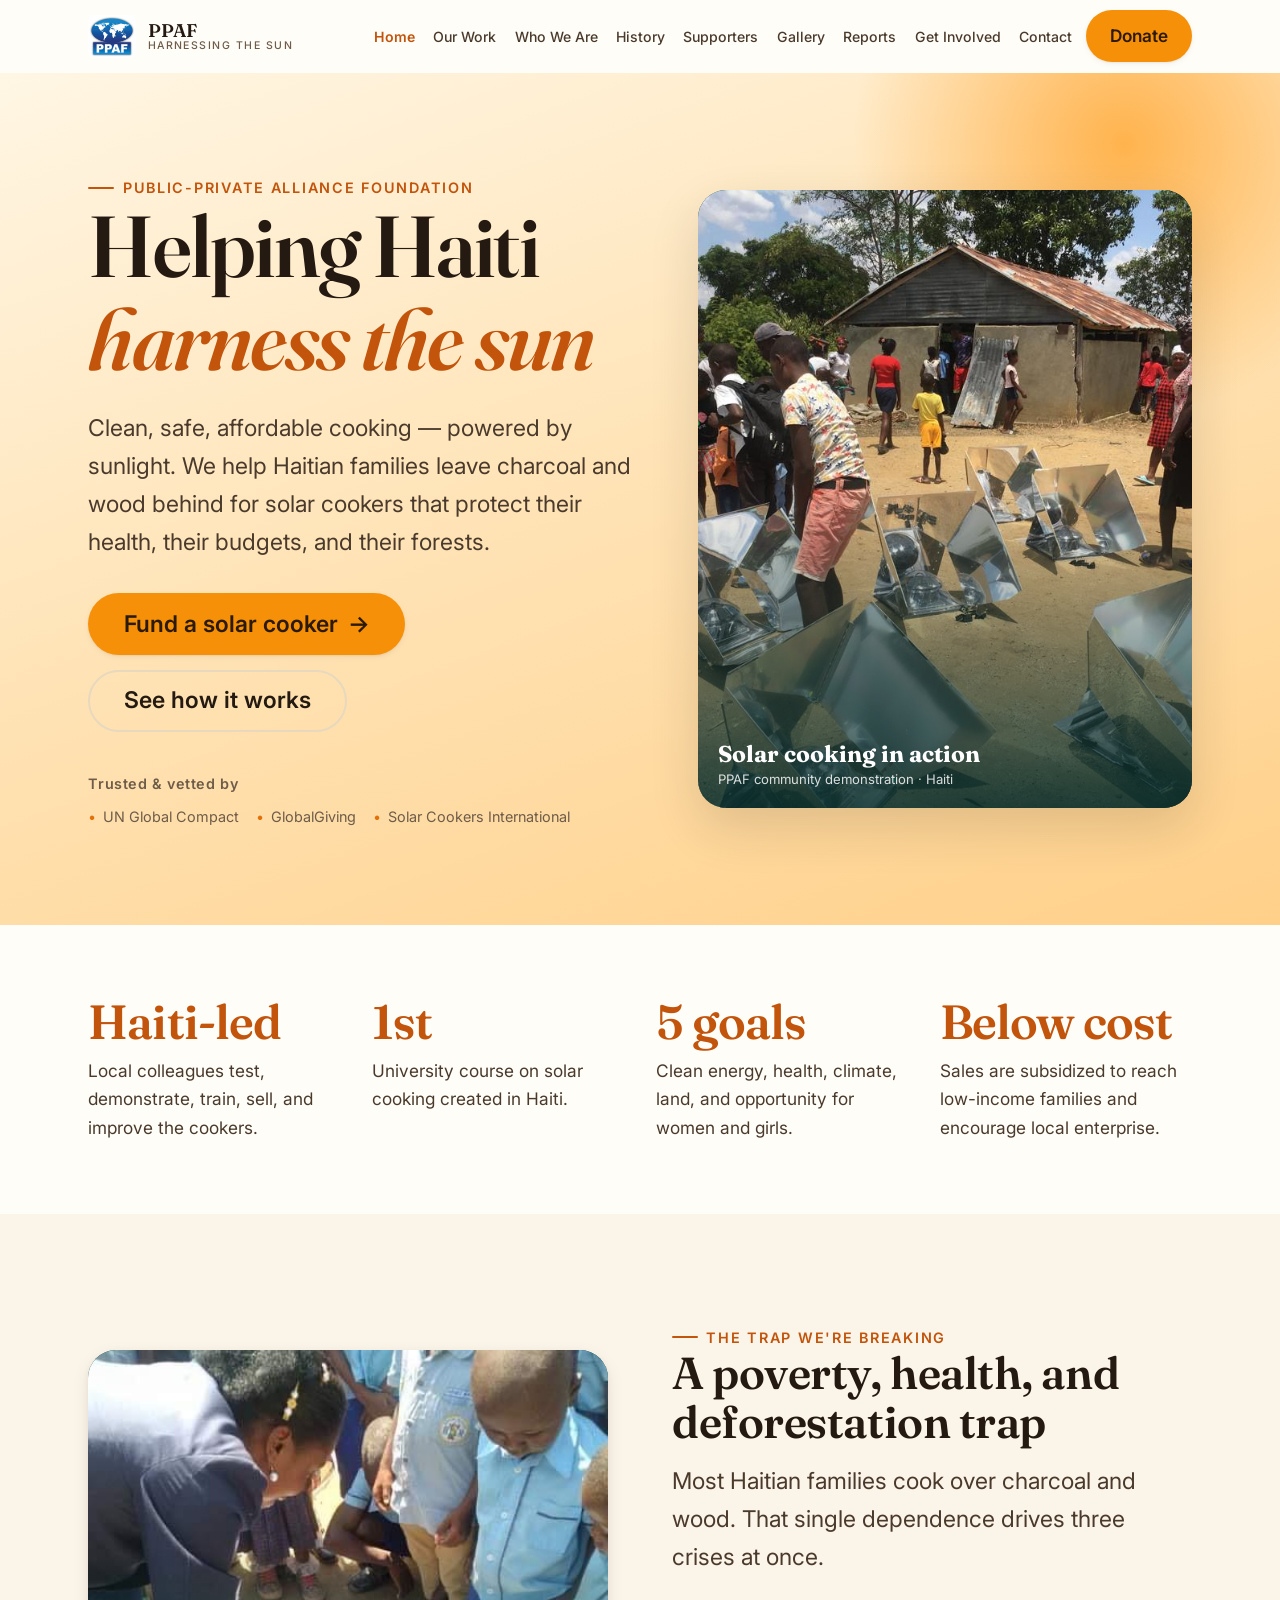
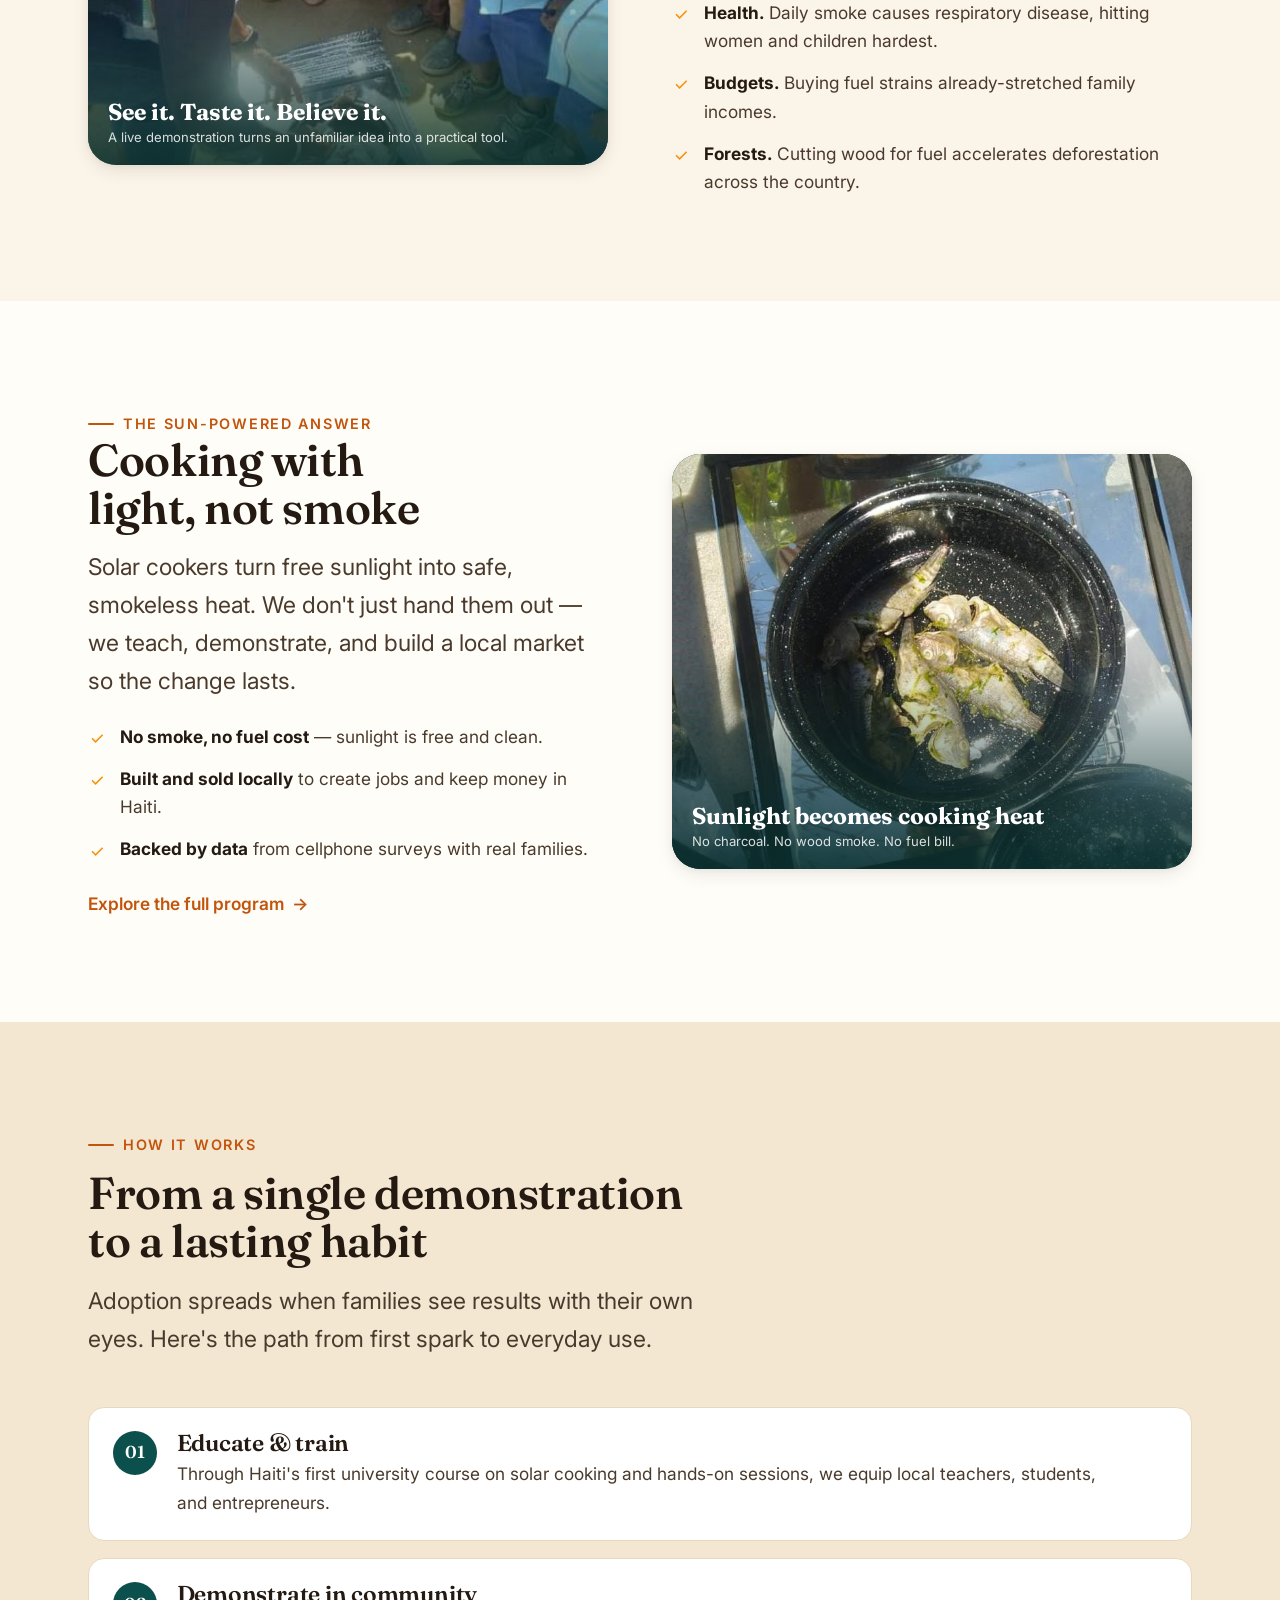
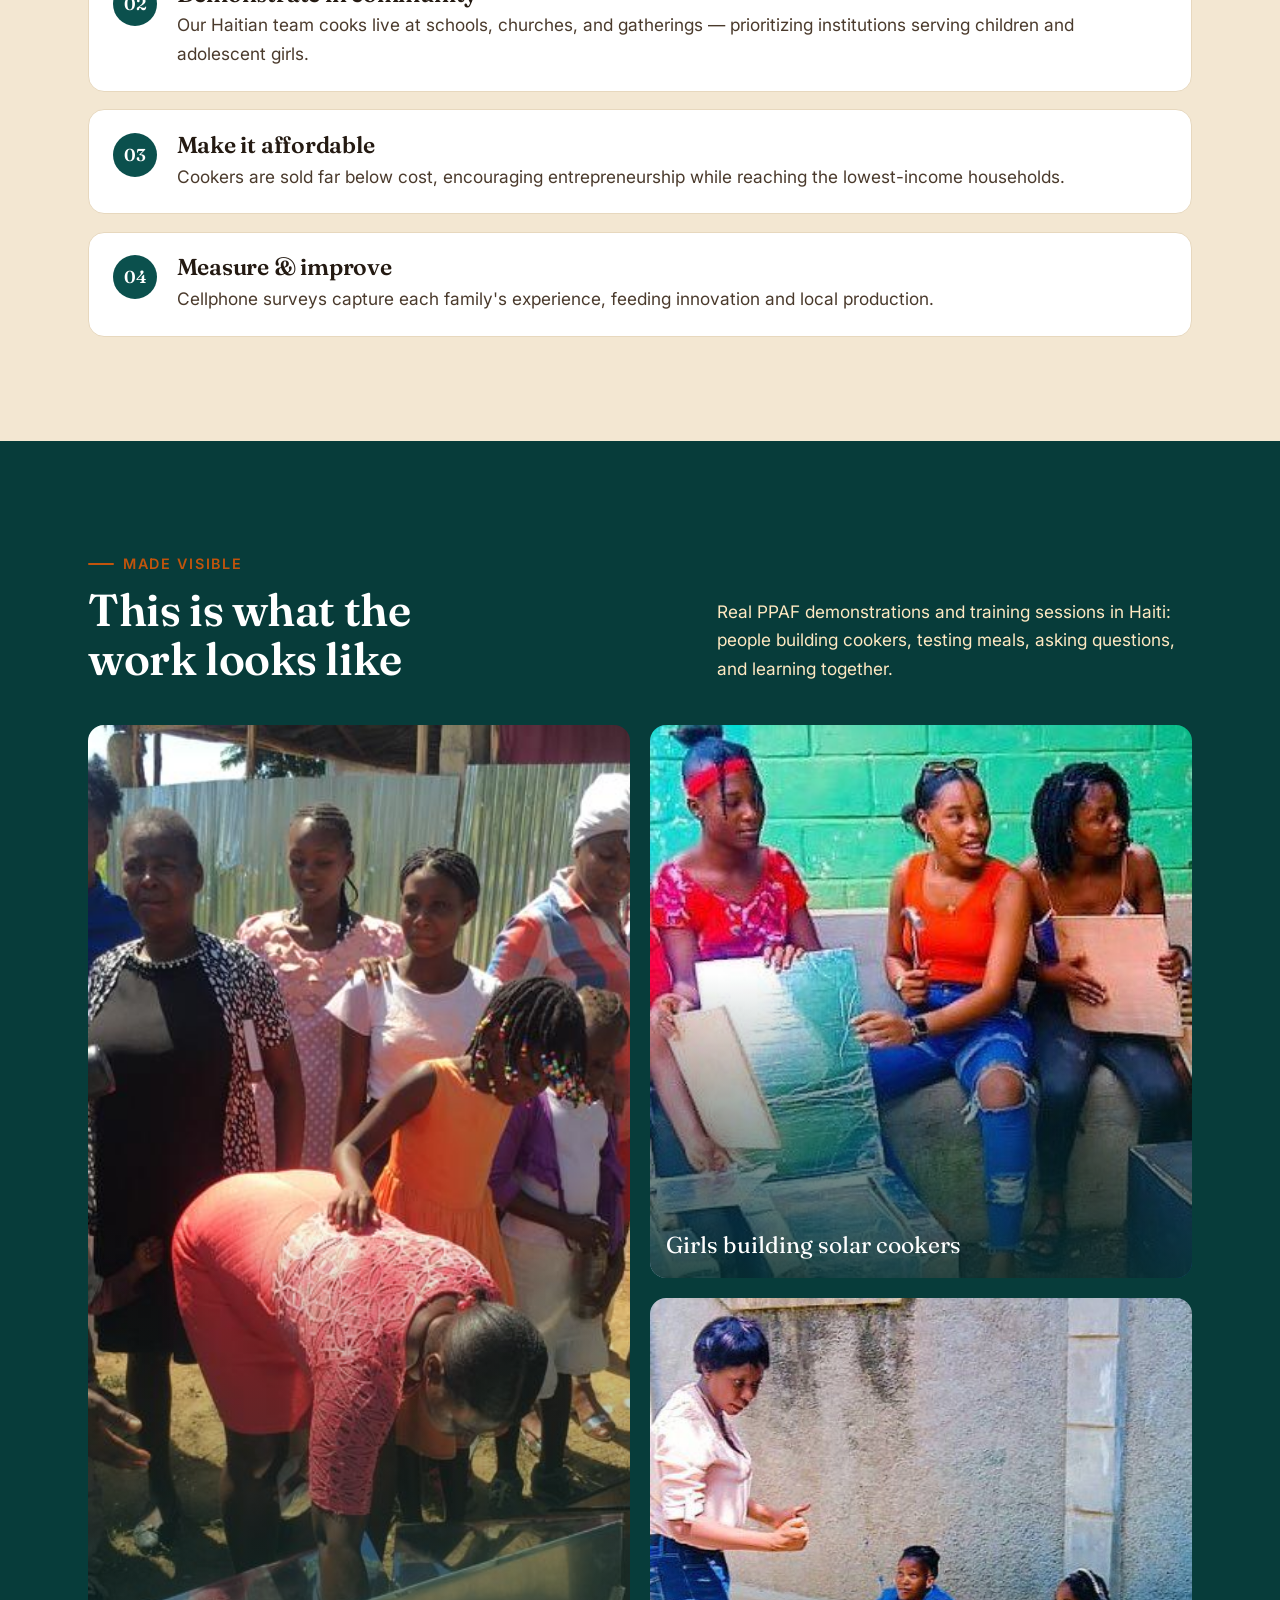
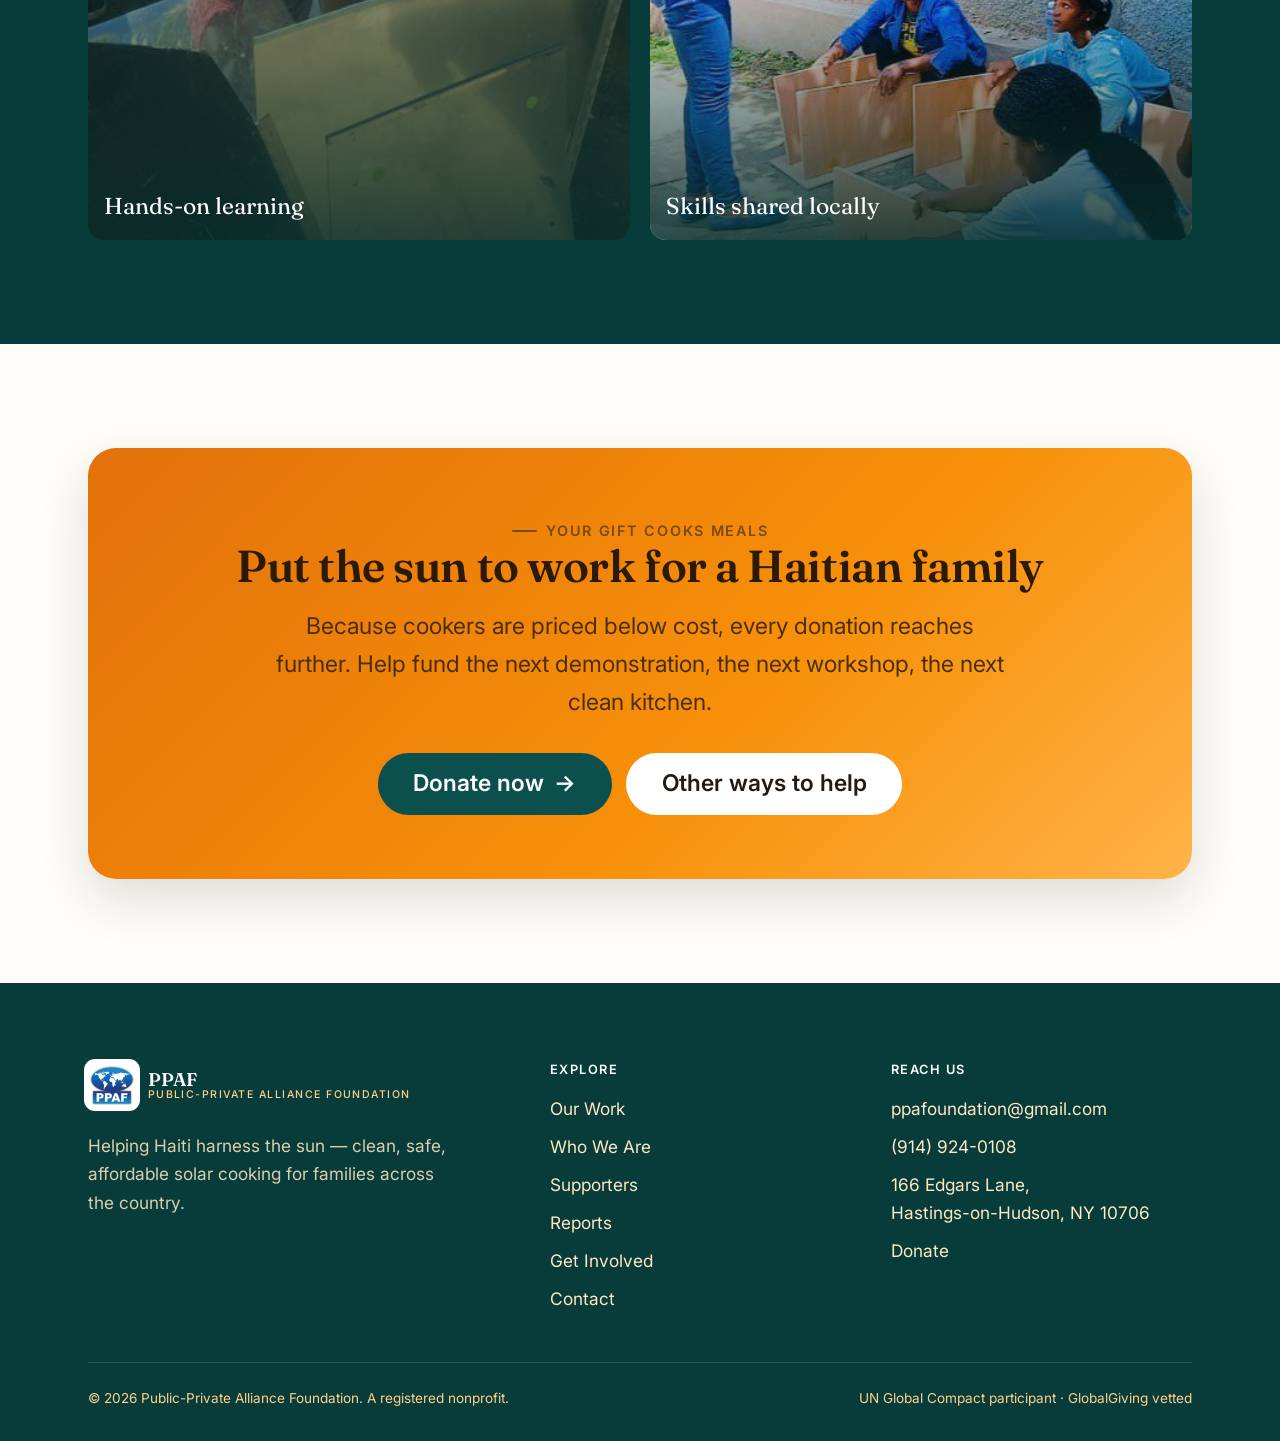
==== commit d5e39422: "Add responsive solar cooking gallery" ====
--- a/index.html
+++ b/index.html
@@ -45,6 +45,7 @@
             <li><a href="about.html">Who We Are</a></li>
             <li><a href="history.html">History</a></li>
             <li><a href="supporters.html">Supporters</a></li>
+            <li><a href="gallery.html">Gallery</a></li>
             <li><a href="reports.html">Reports</a></li>
             <li><a href="get-involved.html">Get Involved</a></li>
             <li><a href="contact.html">Contact</a></li>
--- a/css/styles.css
+++ b/css/styles.css
@@ -1125,6 +1125,306 @@
 .breadcrumb { font-size: 0.85rem; color: var(--ink-50); margin-bottom: 1rem; }
 .breadcrumb a:hover { color: var(--sun-600); }
 
+/* ---------- Field gallery ---------- */
+.gallery-hero {
+  position: relative;
+  overflow: hidden;
+  min-height: min(760px, calc(100svh - 72px));
+  display: grid;
+  align-items: center;
+  background:
+    radial-gradient(circle at 84% 18%, rgba(255,179,71,0.5), transparent 27%),
+    linear-gradient(145deg, #fff8ea 0%, #f9ead0 56%, #f1dfc1 100%);
+}
+.gallery-hero::before {
+  content: "";
+  position: absolute;
+  width: 44rem;
+  aspect-ratio: 1;
+  border: 1px solid rgba(194,84,12,0.12);
+  border-radius: 50%;
+  left: -28rem;
+  bottom: -25rem;
+  box-shadow: 0 0 0 5rem rgba(247,144,9,0.035), 0 0 0 11rem rgba(247,144,9,0.025);
+}
+.gallery-hero__inner {
+  display: grid;
+  grid-template-columns: minmax(0, 0.85fr) minmax(460px, 1.15fr);
+  align-items: center;
+  gap: clamp(2rem, 4vw, 6rem);
+  padding-block: clamp(4rem, 8vw, 7rem);
+}
+.gallery-hero__copy { position: relative; z-index: 2; }
+.gallery-hero__copy h1 { font-size: var(--step-5); margin-top: 0.85rem; }
+.gallery-hero__copy h1 em { color: var(--sun-600); font-weight: 500; }
+.gallery-hero__copy > p { color: var(--ink-70); font-size: var(--step-1); margin: 1.25rem 0 1.7rem; max-width: 49ch; }
+.gallery-hero__collage {
+  position: relative;
+  min-height: clamp(430px, 47vw, 610px);
+  isolation: isolate;
+}
+.gallery-hero__photo {
+  position: absolute;
+  overflow: hidden;
+  border: 7px solid rgba(255,255,255,0.88);
+  background: var(--sand);
+  box-shadow: var(--shadow-lg);
+}
+.gallery-hero__photo img { width: 100%; height: 100%; object-fit: cover; }
+.gallery-hero__photo--one {
+  width: 58%;
+  height: 72%;
+  left: 3%;
+  top: 8%;
+  border-radius: 45% 45% 20px 20px;
+  transform: rotate(-3.5deg);
+  animation: gallery-float-one 8s ease-in-out infinite;
+}
+.gallery-hero__photo--two {
+  width: 47%;
+  height: 54%;
+  right: 0;
+  top: 1%;
+  border-radius: 20px 20px 48% 48%;
+  transform: rotate(4deg);
+  animation: gallery-float-two 9s ease-in-out infinite;
+}
+.gallery-hero__photo--three {
+  width: 45%;
+  height: 40%;
+  right: 7%;
+  bottom: 2%;
+  border-radius: 50%;
+  transform: rotate(-2deg);
+  animation: gallery-float-one 10s ease-in-out -2s infinite;
+}
+.gallery-hero__sun {
+  position: absolute;
+  width: 7.5rem;
+  aspect-ratio: 1;
+  border-radius: 50%;
+  left: 44%;
+  bottom: 6%;
+  z-index: -1;
+  background: var(--sun-400);
+  box-shadow: 0 0 0 1.6rem rgba(247,144,9,0.14), 0 0 0 3.2rem rgba(247,144,9,0.07);
+}
+@keyframes gallery-float-one {
+  0%, 100% { translate: 0 0; }
+  50% { translate: 0 -9px; }
+}
+@keyframes gallery-float-two {
+  0%, 100% { translate: 0 0; }
+  50% { translate: -5px 8px; }
+}
+
+.gallery-toolbar {
+  position: sticky;
+  top: 72px;
+  z-index: calc(var(--z-header) - 1);
+  border-block: 1px solid var(--line);
+  background: color-mix(in srgb, var(--paper) 92%, transparent);
+  backdrop-filter: blur(12px);
+}
+.gallery-filters {
+  display: flex;
+  gap: 0.6rem;
+  padding-block: 0.8rem;
+  overflow-x: auto;
+  scrollbar-width: none;
+}
+.gallery-filters::-webkit-scrollbar { display: none; }
+.gallery-filter {
+  flex: none;
+  border: 1px solid var(--line);
+  background: var(--surface);
+  color: var(--ink-70);
+  padding: 0.65rem 1.05rem;
+  border-radius: var(--radius-pill);
+  font-size: 0.9rem;
+  font-weight: 600;
+  transition: color 0.15s ease-out, background 0.15s ease-out, border-color 0.15s ease-out, transform 0.15s ease-out;
+}
+.gallery-filter:hover { transform: translateY(-1px); border-color: var(--sun-500); color: var(--ink); }
+.gallery-filter.is-active { background: var(--teal-600); border-color: var(--teal-600); color: #fff; }
+
+.gallery-stories { background: var(--paper); }
+.gallery-intro {
+  display: grid;
+  grid-template-columns: 1fr 0.8fr;
+  align-items: end;
+  gap: 2rem;
+  padding-bottom: clamp(2.5rem, 5vw, 5rem);
+}
+.gallery-intro h2 { font-size: var(--step-3); margin-top: 0.7rem; }
+.gallery-intro > p { color: var(--ink-70); max-width: 46ch; justify-self: end; }
+.gallery-intro > p span { color: var(--sun-600); font-weight: 700; }
+.gallery-list { display: grid; gap: clamp(4.5rem, 9vw, 9rem); }
+.gallery-story[hidden] { display: none; }
+.gallery-story__head {
+  display: grid;
+  grid-template-columns: auto minmax(220px, 0.8fr) minmax(280px, 1fr);
+  align-items: end;
+  gap: clamp(1rem, 3vw, 2.5rem);
+  margin-bottom: 1.4rem;
+  padding-bottom: 1rem;
+  border-bottom: 1px solid var(--line);
+}
+.gallery-story__number {
+  color: var(--sun-500);
+  font-family: var(--font-display);
+  font-size: var(--step-2);
+  font-style: italic;
+  line-height: 1;
+}
+.gallery-story__head div > p {
+  color: var(--sun-600);
+  font-size: 0.78rem;
+  font-weight: 700;
+  letter-spacing: 0.12em;
+  text-transform: uppercase;
+  margin-bottom: 0.25rem;
+}
+.gallery-story__head h3 { font-size: var(--step-2); }
+.gallery-story__note { color: var(--ink-70); font-size: 0.95rem; max-width: 48ch; justify-self: end; }
+.gallery-grid {
+  display: grid;
+  grid-template-columns: repeat(4, 1fr);
+  grid-auto-rows: clamp(190px, 21vw, 290px);
+  gap: clamp(0.55rem, 1.2vw, 1rem);
+}
+.gallery-grid--two { grid-template-columns: repeat(2, 1fr); }
+.gallery-grid--three { grid-template-columns: repeat(3, 1fr); }
+.gallery-photo {
+  position: relative;
+  min-width: 0;
+  width: 100%;
+  height: 100%;
+  padding: 0;
+  overflow: hidden;
+  border: 0;
+  border-radius: var(--radius);
+  background: var(--sand);
+  box-shadow: var(--shadow-sm);
+  cursor: zoom-in;
+}
+.gallery-photo::after {
+  content: "View";
+  position: absolute;
+  right: 0.8rem;
+  bottom: 0.8rem;
+  padding: 0.38rem 0.65rem;
+  border-radius: var(--radius-pill);
+  background: rgba(255,253,248,0.9);
+  color: var(--ink);
+  font-size: 0.72rem;
+  font-weight: 700;
+  letter-spacing: 0.06em;
+  text-transform: uppercase;
+  opacity: 0;
+  transform: translateY(6px);
+  transition: opacity 0.2s ease-out, transform 0.2s ease-out;
+}
+.gallery-photo img {
+  width: 100%;
+  height: 100%;
+  object-fit: cover;
+  transition: transform 0.55s cubic-bezier(.2,.65,.25,1), filter 0.25s ease-out;
+}
+.gallery-photo:hover img { transform: scale(1.045); filter: saturate(1.06); }
+.gallery-photo:hover::after, .gallery-photo:focus-visible::after { opacity: 1; transform: none; }
+.gallery-photo--wide { grid-column: span 2; }
+.gallery-photo--tall { grid-row: span 2; }
+.gallery-grid--five .gallery-photo:nth-child(4),
+.gallery-grid--six .gallery-photo:nth-child(6),
+.gallery-grid--eight .gallery-photo:nth-child(6) { grid-column: span 2; }
+.gallery-story--contrast {
+  margin-inline: calc(clamp(1.15rem, 0.8rem + 2vw, 2.5rem) * -1);
+  padding: clamp(1.5rem, 4vw, 3rem);
+  border-radius: var(--radius-lg);
+  background: var(--teal-700);
+}
+.gallery-story--contrast h3, .gallery-story--contrast .gallery-story__note { color: #fff; }
+.gallery-story--contrast .gallery-story__head { border-color: rgba(255,255,255,0.18); }
+.gallery-story--contrast .gallery-story__head div > p { color: var(--sun-300); }
+
+.gallery-lightbox {
+  width: 100vw;
+  max-width: none;
+  height: 100dvh;
+  max-height: none;
+  margin: 0;
+  padding: clamp(1rem, 3vw, 2rem);
+  border: 0;
+  background: rgba(7, 60, 58, 0.96);
+  color: #fff;
+  overflow: hidden;
+}
+.gallery-lightbox[open] { display: grid; grid-template-columns: auto minmax(0, 1fr) auto; place-items: center; gap: clamp(0.5rem, 2vw, 1.5rem); }
+.gallery-lightbox::backdrop { background: rgba(7, 60, 58, 0.78); backdrop-filter: blur(10px); }
+.gallery-lightbox figure { display: grid; grid-template-rows: minmax(0, 1fr) auto; gap: 0.9rem; width: 100%; height: 100%; min-height: 0; place-items: center; }
+.gallery-lightbox img { max-width: 100%; max-height: calc(100dvh - 7rem); width: auto; height: auto; object-fit: contain; border-radius: 8px; box-shadow: 0 24px 70px rgba(0,0,0,0.35); }
+.gallery-lightbox figcaption { color: var(--sun-100); font-size: 0.9rem; text-align: center; }
+.gallery-lightbox__close, .gallery-lightbox__nav {
+  border: 1px solid rgba(255,255,255,0.28);
+  color: #fff;
+  background: rgba(255,255,255,0.08);
+  display: grid;
+  place-items: center;
+  border-radius: 50%;
+  transition: background 0.15s ease-out, transform 0.15s ease-out;
+}
+.gallery-lightbox__close:hover, .gallery-lightbox__nav:hover { background: rgba(255,255,255,0.18); transform: scale(1.04); }
+.gallery-lightbox__close { position: fixed; z-index: 2; top: 1rem; right: 1rem; width: 48px; height: 48px; font-size: 1.8rem; }
+.gallery-lightbox__nav { width: 52px; height: 52px; font-size: 1.25rem; }
+.lightbox-open { overflow: hidden; }
+
+@media (max-width: 860px) {
+  .gallery-hero { min-height: auto; }
+  .gallery-hero__inner { grid-template-columns: 1fr; padding-bottom: 2.5rem; }
+  .gallery-hero__copy { max-width: 620px; }
+  .gallery-hero__collage { min-height: 470px; width: min(100%, 640px); margin-inline: auto; }
+  .gallery-toolbar { top: 72px; }
+  .gallery-story__head { grid-template-columns: auto 1fr; align-items: start; }
+  .gallery-story__note { grid-column: 2; justify-self: start; }
+  .gallery-grid { grid-template-columns: repeat(2, 1fr); grid-auto-rows: clamp(170px, 42vw, 280px); }
+  .gallery-grid--three { grid-template-columns: repeat(2, 1fr); }
+}
+@media (max-width: 600px) {
+  .gallery-hero__inner { padding-top: 2.8rem; }
+  .gallery-hero__copy h1 { font-size: clamp(2.7rem, 14vw, 4rem); }
+  .gallery-hero__collage { min-height: 380px; margin-top: 0.5rem; }
+  .gallery-hero__photo { border-width: 4px; }
+  .gallery-hero__photo--one { width: 64%; height: 66%; left: 0; }
+  .gallery-hero__photo--two { width: 49%; height: 48%; }
+  .gallery-hero__photo--three { width: 51%; height: 39%; right: 3%; }
+  .gallery-hero__sun { width: 5rem; left: 39%; bottom: 8%; }
+  .gallery-toolbar { top: 72px; }
+  .gallery-intro { grid-template-columns: 1fr; gap: 0.8rem; }
+  .gallery-intro > p { justify-self: start; }
+  .gallery-story__head { grid-template-columns: auto 1fr; }
+  .gallery-story__note { grid-column: 1 / -1; }
+  .gallery-grid, .gallery-grid--two, .gallery-grid--three {
+    grid-template-columns: 1fr 1fr;
+    grid-auto-rows: 46vw;
+  }
+  .gallery-photo--wide { grid-column: span 2; }
+  .gallery-photo--tall { grid-row: span 2; }
+  .gallery-grid--five .gallery-photo:nth-child(4),
+  .gallery-grid--six .gallery-photo:nth-child(6),
+  .gallery-grid--eight .gallery-photo:nth-child(6) { grid-column: span 2; }
+  .gallery-lightbox[open] { grid-template-columns: 1fr 1fr; align-content: center; }
+  .gallery-lightbox figure { grid-column: 1 / -1; grid-row: 1; height: auto; }
+  .gallery-lightbox__nav { grid-row: 2; width: 48px; height: 48px; }
+  .gallery-lightbox__nav--prev { justify-self: end; }
+  .gallery-lightbox__nav--next { justify-self: start; }
+  .gallery-lightbox img { max-height: calc(100dvh - 10rem); }
+}
+@media (prefers-reduced-motion: reduce) {
+  .gallery-hero__photo { animation: none; }
+  .gallery-photo img, .gallery-filter, .gallery-lightbox__close, .gallery-lightbox__nav { transition: none; }
+}
+
 /* ---------- Affiliations / logos ---------- */
 .logo-row { display: flex; flex-wrap: wrap; gap: 0.7rem 0.9rem; }
 .logo-chip {
